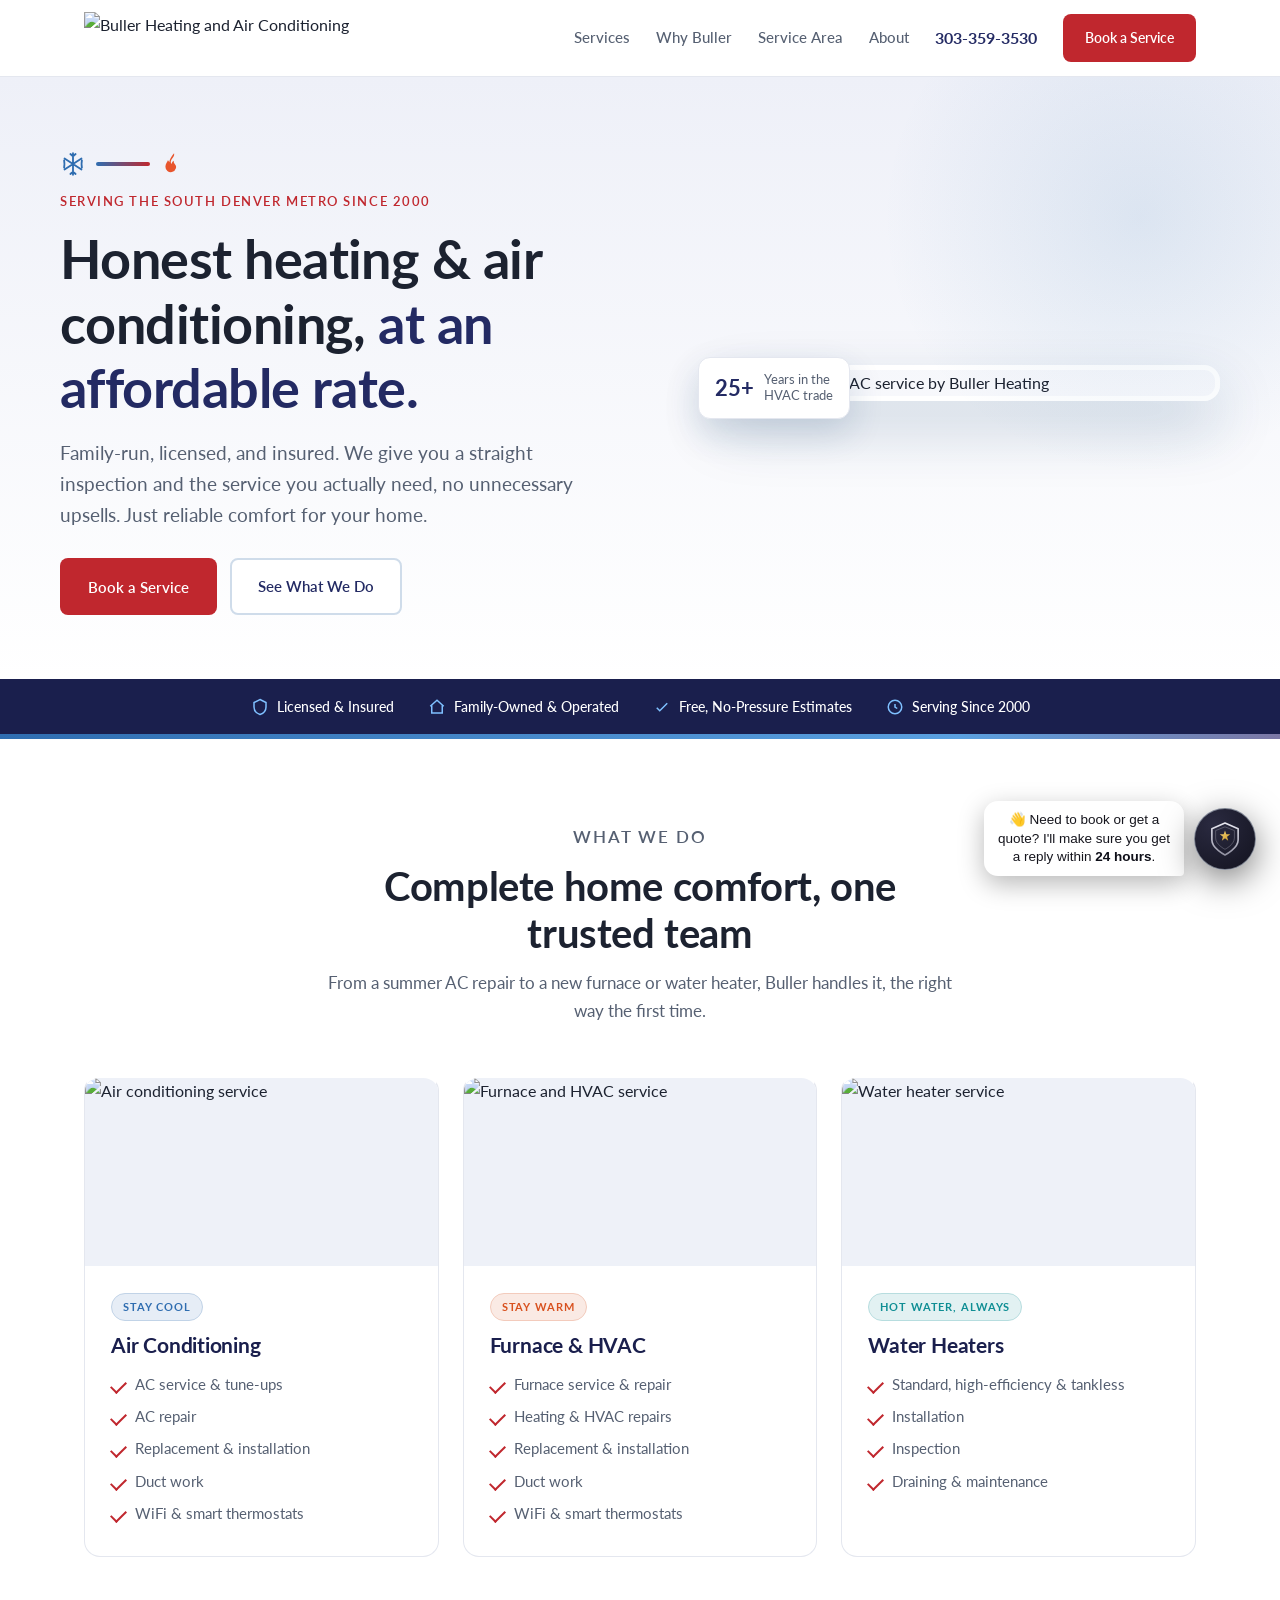
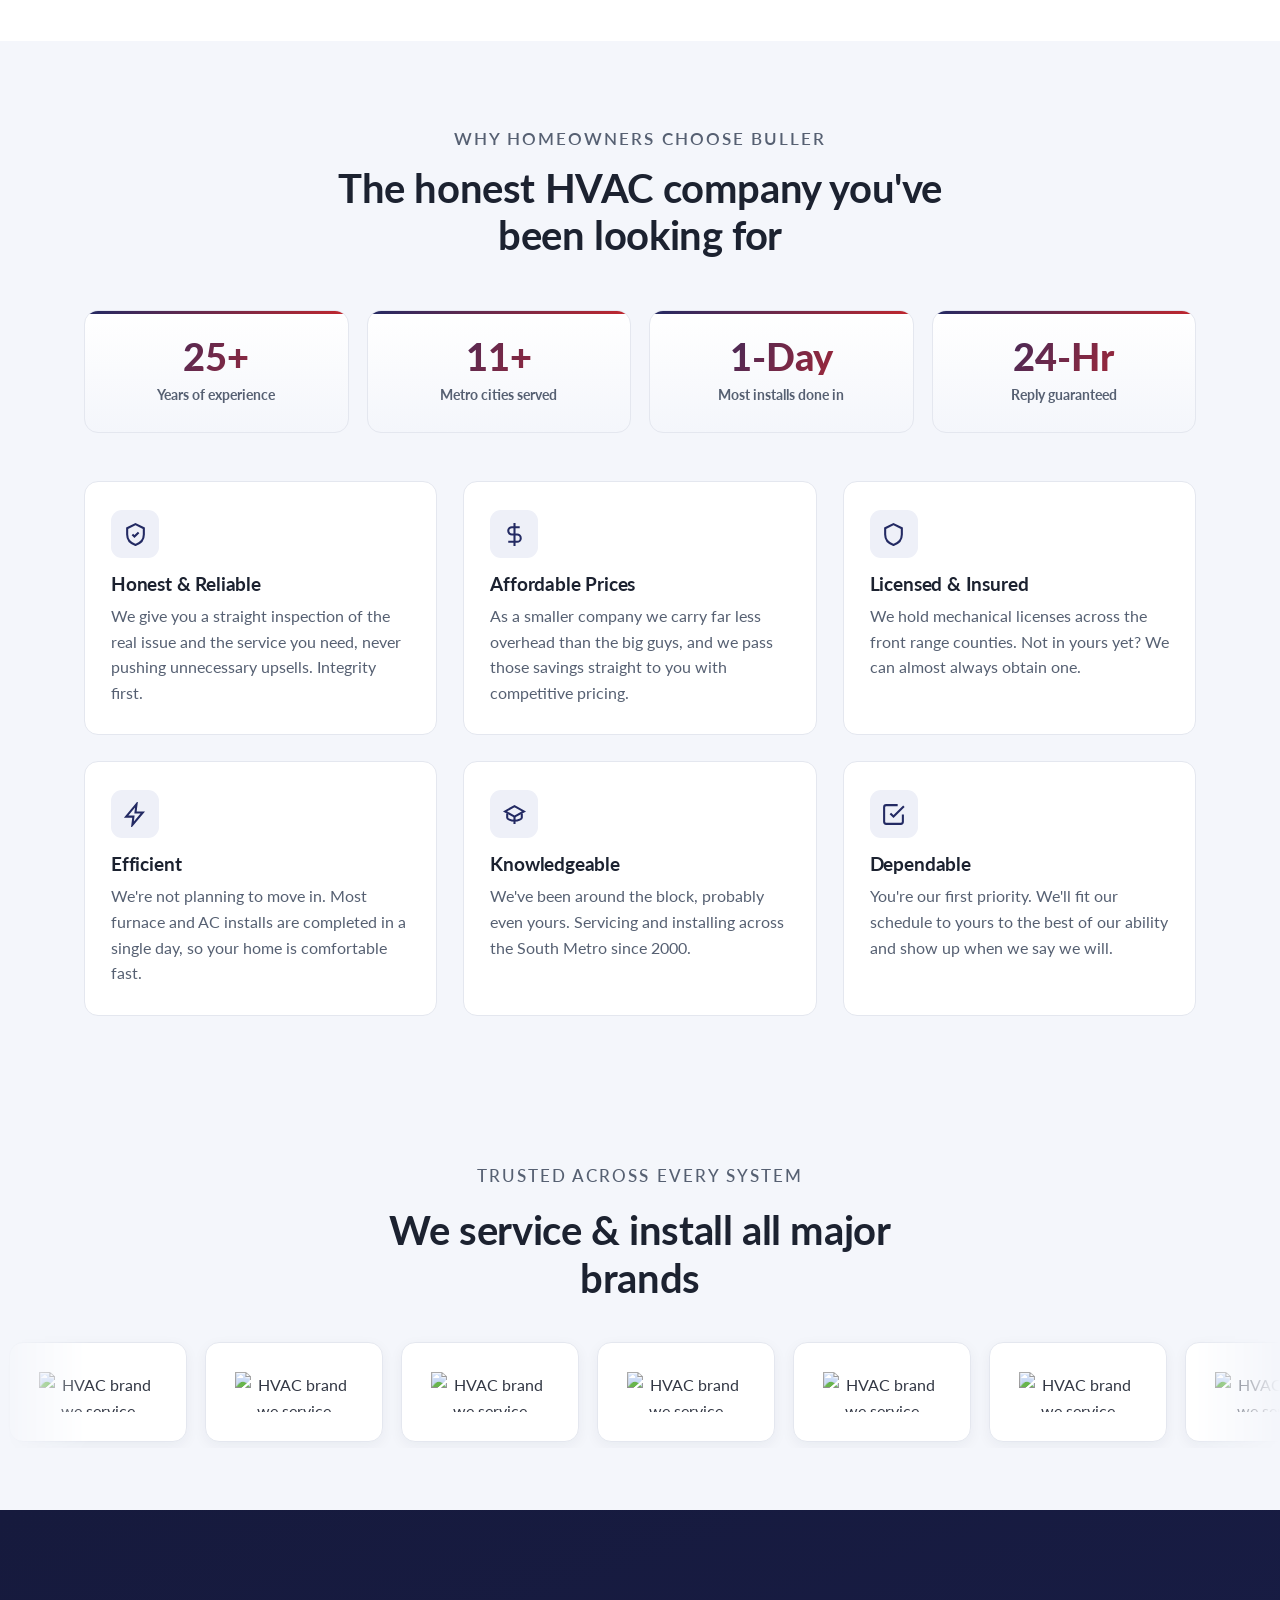
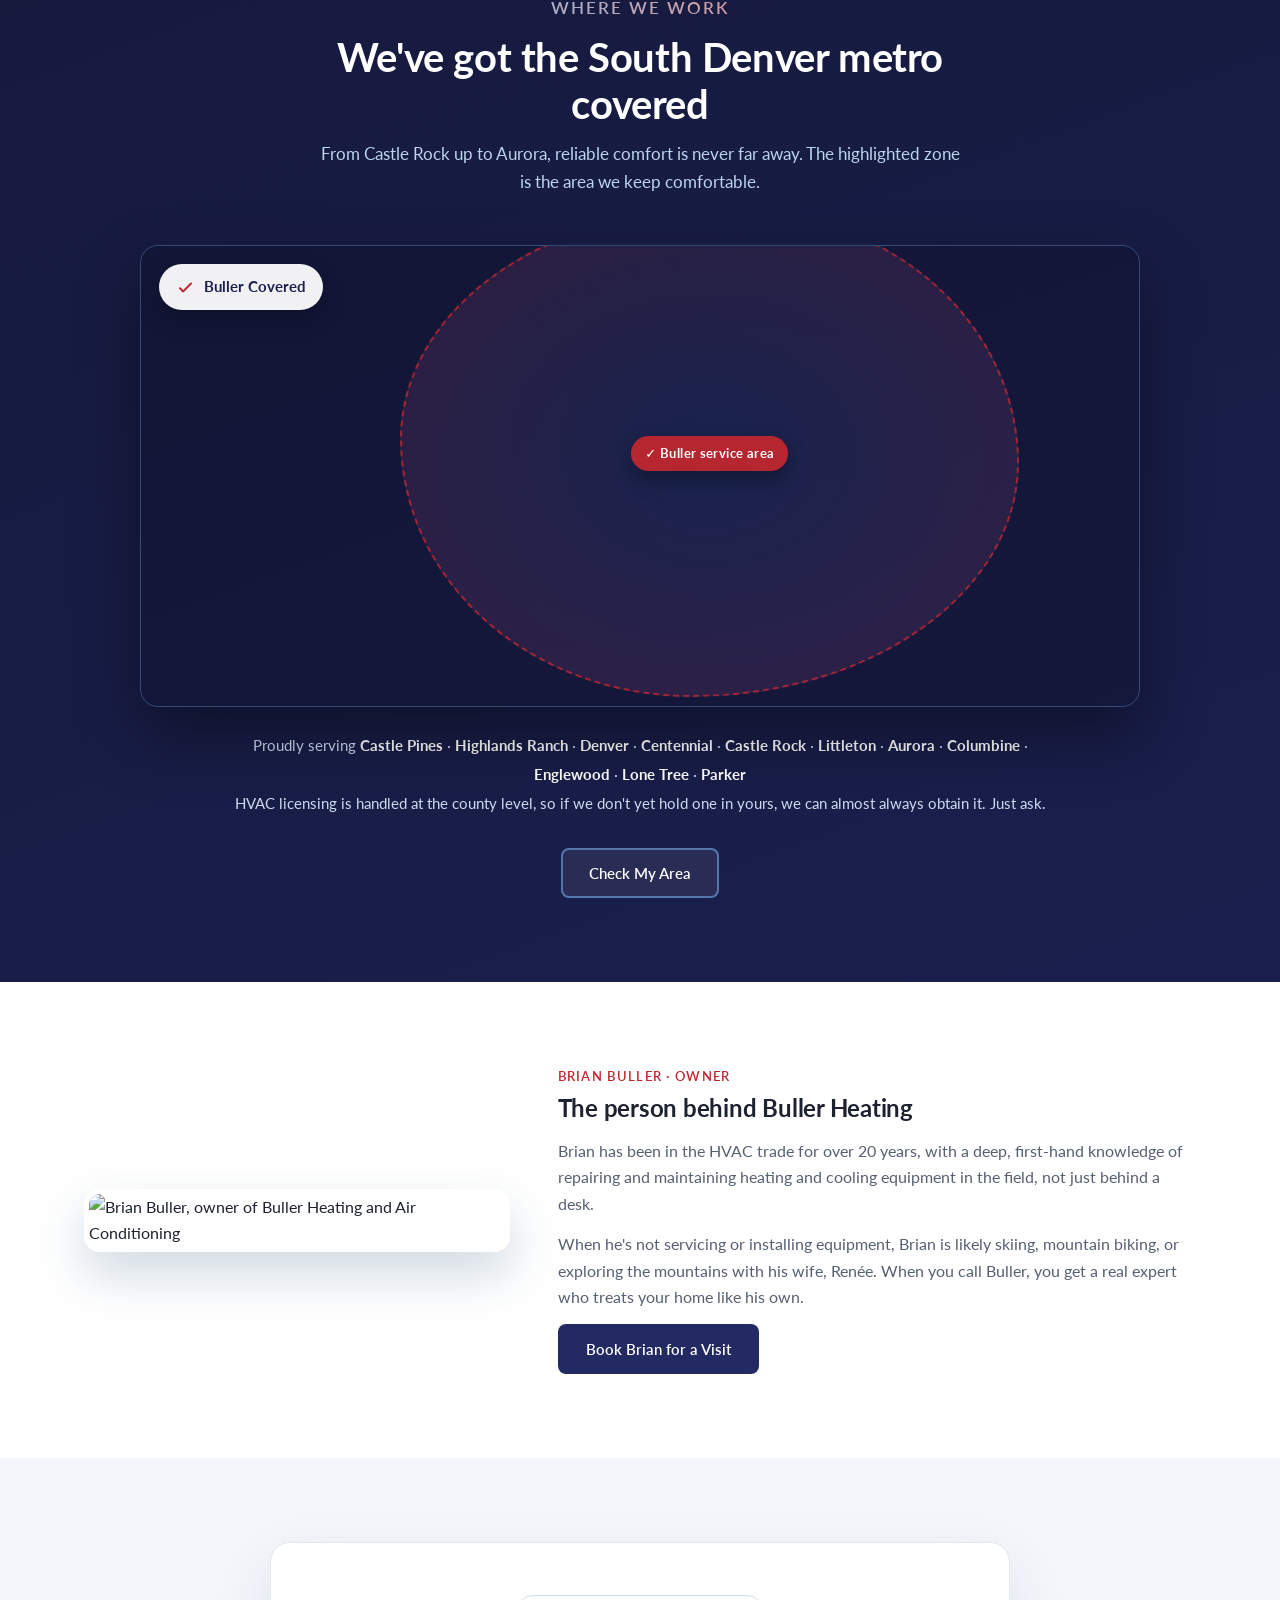
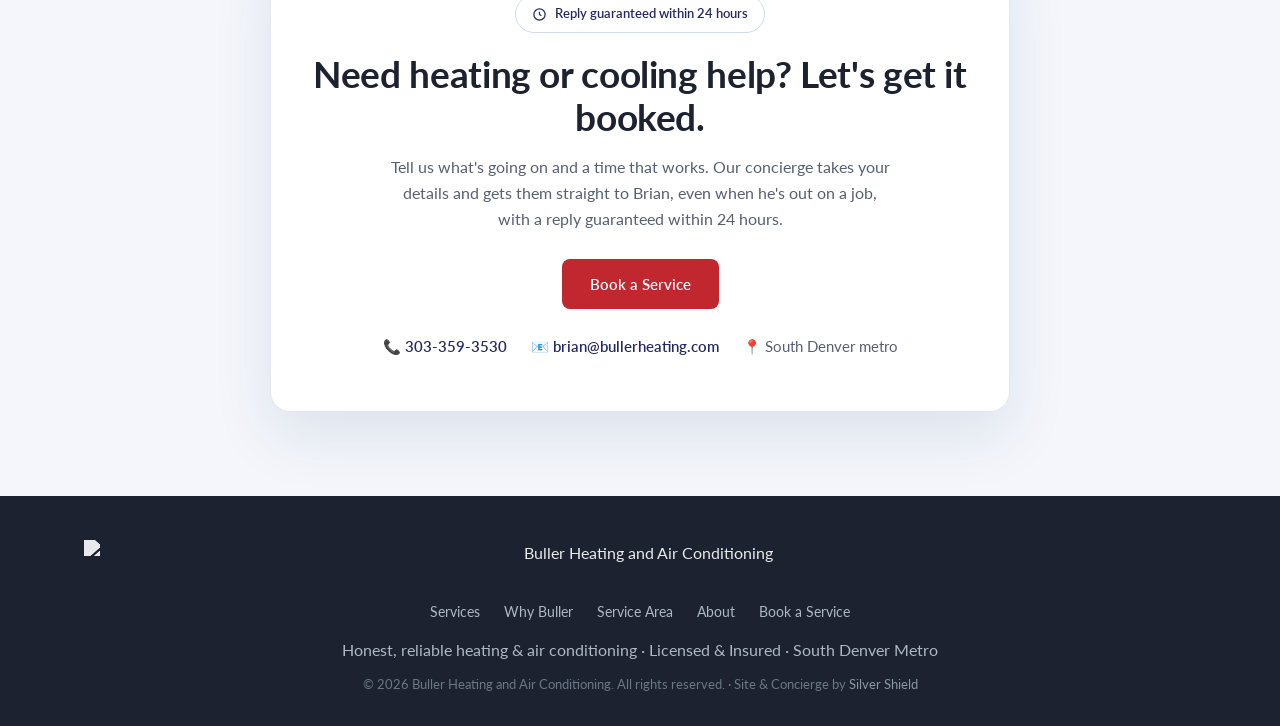
==== buller/index.html @ 962615fb "Enlarge map coverage area" ====
<!DOCTYPE html>
<html lang="en">
<head>
<meta charset="UTF-8">
<meta name="viewport" content="width=device-width, initial-scale=1.0">
<title>Buller Heating &amp; Air Conditioning | Honest HVAC for South Denver</title>
<meta name="description" content="Honest, reliable heating, air conditioning, and water heater service at an affordable rate. Family-run, licensed and insured, serving the South Denver metro since 2000. Book a service, reply within 24 hours.">
<meta name="keywords" content="HVAC Denver, furnace repair, air conditioning, water heater, Castle Pines, Highlands Ranch, Littleton, Parker, Centennial, Buller Heating">
<meta name="author" content="Buller Heating and Air Conditioning">
<meta property="og:title" content="Buller Heating &amp; Air Conditioning | Honest HVAC for South Denver">
<meta property="og:description" content="Honest, reliable, affordable heating and cooling. Licensed and insured, serving the South Denver metro since 2000.">
<meta property="og:type" content="website">
<meta property="og:url" content="https://bullerheating.com">
<meta property="og:image" content="https://bullerheating.com/wp-content/uploads/2025/03/Logo.png">
<link rel="icon" type="image/png" href="https://bullerheating.com/wp-content/uploads/2025/03/cropped-Screenshot-2025-03-19-at-00.20.32-270x270.png">
<link rel="preconnect" href="https://fonts.googleapis.com">
<link rel="preconnect" href="https://fonts.gstatic.com" crossorigin>
<link href="https://fonts.googleapis.com/css2?family=Lato:wght@400;700;900&display=swap" rel="stylesheet">
<style>
*{margin:0;padding:0;box-sizing:border-box}
:root{
  --blue:#232a63; --blue-d:#1a1f4d; --blue-l:#eef0f8; --heat:#c0272e; --heat-d:#9c1f25;
  --ink:#1c2230; --slate:#566072; --line:#e4e7ef; --bg:#ffffff; --bg2:#f4f6fb; --bg3:#eef1f8;
  --head:'Lato',system-ui,sans-serif; --body:'Lato',system-ui,sans-serif; --max:1160px;
}
html{scroll-behavior:smooth}
body{background:var(--bg);color:var(--ink);font-family:var(--body);line-height:1.65;-webkit-font-smoothing:antialiased}
a{color:inherit;text-decoration:none}
img{max-width:100%;display:block}
.wrap{max-width:var(--max);margin:0 auto;padding:0 24px}
h1,h2,h3,h4{font-family:var(--head);line-height:1.18;font-weight:700;color:var(--ink);letter-spacing:-.01em}
.eyebrow{font-family:var(--head);font-weight:600;font-size:13px;letter-spacing:.12em;text-transform:uppercase;color:var(--heat)}
.btn{display:inline-flex;align-items:center;gap:8px;font-family:var(--head);font-weight:600;font-size:15px;
  padding:14px 26px;border-radius:8px;cursor:pointer;transition:all .2s;border:2px solid transparent}
.btn-primary{background:var(--heat);color:#fff}
.btn-primary:hover{background:var(--heat-d);transform:translateY(-2px);box-shadow:0 10px 26px rgba(238,106,44,.3)}
.btn-blue{background:var(--blue);color:#fff}
.btn-blue:hover{background:var(--blue-d);transform:translateY(-2px)}
.btn-out{background:#fff;color:var(--blue);border-color:#cfdcea}
.btn-out:hover{border-color:var(--blue);transform:translateY(-2px)}

/* NAV */
nav{position:sticky;top:0;z-index:50;background:rgba(255,255,255,.94);backdrop-filter:blur(10px);border-bottom:1px solid var(--line)}
.nav-in{display:flex;align-items:center;justify-content:space-between;padding:12px 24px;max-width:var(--max);margin:0 auto}
.nav-logo img{height:52px;width:auto}
.nav-right{display:flex;gap:26px;align-items:center}
.nav-links{display:flex;gap:26px;align-items:center}
.nav-links a{font-size:14.5px;color:var(--slate);font-weight:500;transition:color .2s}
.nav-links a:hover{color:var(--blue)}
.nav-phone{font-family:var(--head);font-weight:700;color:var(--blue);font-size:16px;white-space:nowrap}
.nav-cta{padding:10px 20px;font-size:14px}
@media(max-width:880px){.nav-links{display:none}}

/* HERO */
.hero{position:relative;background:linear-gradient(180deg,var(--blue-l),#fff);overflow:hidden}
.hero::after{content:"";position:absolute;right:-120px;top:-120px;width:520px;height:520px;border-radius:50%;
  background:radial-gradient(circle,rgba(23,99,166,.10),transparent 70%);pointer-events:none}
.hero-in{display:grid;grid-template-columns:1.1fr .9fr;gap:40px;align-items:center;padding:74px 0 64px}
@media(max-width:860px){.hero-in{grid-template-columns:1fr;text-align:center;padding:54px 0}}
.hero h1{font-size:clamp(2.1rem,4.8vw,3.4rem);margin:14px 0 18px}
.hero h1 span{color:var(--blue)}
.hero-sub{font-size:clamp(1.02rem,2vw,1.18rem);color:var(--slate);max-width:540px;margin-bottom:28px}
@media(max-width:860px){.hero-sub{margin-left:auto;margin-right:auto}}
.hero-cta{display:flex;gap:13px;flex-wrap:wrap}
@media(max-width:860px){.hero-cta{justify-content:center}}
.hero-art{position:relative}
.hero-art img{width:100%;border-radius:16px;box-shadow:0 26px 60px rgba(16,63,107,.22);border:5px solid #fff}
.hero-badge{position:absolute;bottom:-18px;left:-18px;background:#fff;border:1px solid var(--line);border-radius:12px;
  padding:12px 16px;box-shadow:0 14px 34px rgba(16,63,107,.16);display:flex;align-items:center;gap:10px}
@media(max-width:860px){.hero-badge{position:static;margin:18px auto 0;width:max-content}}
.hero-badge b{font-family:var(--head);font-size:22px;color:var(--blue)}
.hero-badge span{font-size:12.5px;color:var(--slate);line-height:1.3}

/* TRUST */
.trust{background:var(--blue-d);color:#fff}
.trust-in{display:flex;flex-wrap:wrap;justify-content:center;gap:12px 34px;padding:16px 24px;max-width:var(--max);margin:0 auto;font-size:14px}
.trust-in span{display:flex;align-items:center;gap:8px;font-weight:500}
.trust-in svg{width:18px;height:18px;color:#7fc0ff;flex:0 0 18px}

section{padding:84px 0}
.sec-head{text-align:center;max-width:640px;margin:0 auto 50px}
.sec-head h2{font-size:clamp(1.8rem,3.6vw,2.5rem);margin:12px 0 12px}
.sec-head p{color:var(--slate);font-size:1.05rem}

/* SERVICES */
.svc{display:grid;grid-template-columns:repeat(auto-fit,minmax(290px,1fr));gap:24px}
.svc-card{background:#fff;border:1px solid var(--line);border-radius:16px;overflow:hidden;transition:transform .3s,box-shadow .3s}
.svc-card:hover{transform:translateY(-6px);box-shadow:0 24px 50px rgba(16,63,107,.14)}
.svc-img{height:188px;overflow:hidden;background:var(--bg3)}
.svc-img img{width:100%;height:100%;object-fit:cover;transition:transform .4s}
.svc-card:hover .svc-img img{transform:scale(1.05)}
.svc-body{padding:26px 26px 30px}
.svc-body h3{font-size:1.32rem;color:var(--blue-d);margin-bottom:14px}
.svc-body ul{list-style:none;display:flex;flex-direction:column;gap:7px}
.svc-body li{font-size:.96rem;color:var(--slate);padding-left:24px;position:relative}
.svc-body li::before{content:"";position:absolute;left:0;top:9px;width:13px;height:7px;border-left:2px solid var(--heat);border-bottom:2px solid var(--heat);transform:rotate(-45deg)}

/* WHY */
.why-sec{background:var(--bg2)}
.why{display:grid;grid-template-columns:repeat(auto-fit,minmax(300px,1fr));gap:26px}
.why-item{background:#fff;border:1px solid var(--line);border-radius:14px;padding:28px 26px}
.why-ico{width:48px;height:48px;border-radius:11px;background:var(--blue-l);display:grid;place-items:center;margin-bottom:16px}
.why-ico svg{width:25px;height:25px;color:var(--blue)}
.why-item h4{font-size:1.16rem;margin-bottom:8px}
.why-item p{color:var(--slate);font-size:.97rem}

/* BRANDS */
.brands{text-align:center}
.brands p{color:var(--slate);font-weight:500;margin-bottom:18px;font-family:var(--head)}
.brand-row{display:flex;flex-wrap:wrap;justify-content:center;gap:10px 14px;max-width:880px;margin:0 auto}
.brand-row span{font-family:var(--head);font-weight:600;font-size:14px;color:var(--blue-d);background:var(--bg2);border:1px solid var(--line);border-radius:30px;padding:8px 18px}

/* AREA */
.area-sec{background:var(--blue-d);color:#fff;text-align:center}
.area-sec h2{color:#fff}
.area-sec .eyebrow{color:#7fc0ff}
.area-list{display:flex;flex-wrap:wrap;justify-content:center;gap:10px 12px;max-width:820px;margin:26px auto 0}
.area-list span{border:1px solid rgba(255,255,255,.25);border-radius:30px;padding:8px 18px;font-size:14px;font-weight:500}
.area-note{margin-top:26px;color:#bcd6ee;font-size:14.5px;max-width:600px;margin-left:auto;margin-right:auto}

/* ABOUT */
.about{display:grid;grid-template-columns:.8fr 1.2fr;gap:48px;align-items:center}
@media(max-width:820px){.about{grid-template-columns:1fr;text-align:center}}
.about-photo img{width:100%;border-radius:16px;box-shadow:0 22px 50px rgba(16,63,107,.2);border:5px solid #fff}
.about .role{color:var(--heat);font-family:var(--head);font-weight:600;font-size:13px;letter-spacing:.1em;text-transform:uppercase;margin-bottom:6px}
.about h2{margin-bottom:16px}
.about p{color:var(--slate);margin-bottom:14px}

/* BOOK */
.book{background:var(--bg2);text-align:center}
.book-card{max-width:740px;margin:0 auto;background:#fff;border:1px solid var(--line);border-radius:20px;padding:52px 36px;box-shadow:0 24px 60px rgba(16,63,107,.1)}
.guarantee{display:inline-flex;align-items:center;gap:8px;color:var(--blue);font-family:var(--head);font-weight:600;font-size:13px;
  border:1px solid #cfdcea;border-radius:30px;padding:7px 16px;margin-bottom:20px}
.guarantee svg{width:15px;height:15px}
.book h2{font-size:clamp(1.7rem,3.4vw,2.3rem);margin-bottom:14px}
.book p{color:var(--slate);max-width:500px;margin:0 auto 26px}
.book-meta{display:flex;gap:24px;justify-content:center;flex-wrap:wrap;margin-top:26px;color:var(--slate);font-size:14.5px}
.book-meta a{color:var(--blue);font-weight:600}

footer{background:var(--ink);color:#aeb8c4;padding:44px 0 30px;text-align:center}
.footer-logo{height:46px;margin:0 auto 14px;filter:brightness(0) invert(1);opacity:.9}
.footer-links{display:flex;gap:24px;justify-content:center;flex-wrap:wrap;margin:14px 0}
.footer-links a{font-size:14px;color:#aeb8c4}
.footer-links a:hover{color:#fff}
.footer-fine{font-size:12.5px;color:#6b7785;margin-top:12px}
.footer-fine a{color:#8b96a4}
.reveal{opacity:0;transform:translateY(22px);transition:opacity .7s cubic-bezier(.16,1,.3,1),transform .7s cubic-bezier(.16,1,.3,1)}
.reveal.in{opacity:1;transform:none}

/* ===== thermal effects ===== */
.thermal-bar{height:5px;background:linear-gradient(90deg,#2f6db0,#5aa0e0,#c0272e,#e8552d,#2f6db0);background-size:300% 100%;animation:thermshift 9s linear infinite}
@keyframes thermshift{to{background-position:300% 0}}
.nav-logo img{transition:transform .25s,filter .25s}
.nav-logo:hover img{transform:scale(1.05);filter:drop-shadow(0 3px 12px rgba(192,39,46,.35))}
.hero-art{position:relative}
.hero-art::before{content:"";position:absolute;inset:-22px;border-radius:26px;z-index:-1;filter:blur(48px);opacity:.55;
  background:conic-gradient(from 0deg,rgba(47,109,176,.6),rgba(35,42,99,.4),rgba(192,39,46,.6),rgba(232,85,45,.4),rgba(47,109,176,.6));animation:auraspin 18s linear infinite}
@keyframes auraspin{to{transform:rotate(360deg)}}
.hero-art img{animation:floaty 6s ease-in-out infinite}
@keyframes floaty{0%,100%{transform:translateY(0)}50%{transform:translateY(-12px)}}
.thermo{display:inline-flex;align-items:center;gap:10px;margin-bottom:14px}
.thermo .ico{width:26px;height:26px}
.thermo .cool{color:#2f6db0;animation:glowC 3s ease-in-out infinite}
.thermo .warm{color:#e8552d;animation:glowW 3s ease-in-out infinite}
.thermo .seg{width:54px;height:4px;border-radius:3px;background:linear-gradient(90deg,#2f6db0,#c0272e)}
@keyframes glowC{0%,100%{filter:drop-shadow(0 0 0 rgba(47,109,176,0))}50%{filter:drop-shadow(0 0 7px rgba(47,109,176,.75))}}
@keyframes glowW{0%,100%{filter:drop-shadow(0 0 0 rgba(232,85,45,0))}50%{filter:drop-shadow(0 0 7px rgba(232,85,45,.75))}}
.btn{position:relative;overflow:hidden}
.btn::after{content:"";position:absolute;top:0;left:-120%;width:55%;height:100%;transform:skewX(-20deg);
  background:linear-gradient(90deg,transparent,rgba(255,255,255,.35),transparent);transition:left .55s}
.btn:hover::after{left:140%}

/* ===== stat band + richer why ===== */
.stats-band{display:grid;grid-template-columns:repeat(auto-fit,minmax(158px,1fr));gap:18px;margin-bottom:48px}
.stat-card{background:linear-gradient(180deg,#fff,var(--bg2));border:1px solid var(--line);border-radius:14px;padding:26px 20px;text-align:center;position:relative;overflow:hidden}
.stat-card::before{content:"";position:absolute;top:0;left:0;right:0;height:3px;background:linear-gradient(90deg,var(--blue),var(--heat))}
.stat-card .num{font-family:var(--head);font-weight:900;font-size:2.4rem;line-height:1;
  background:linear-gradient(120deg,var(--blue),var(--heat));-webkit-background-clip:text;background-clip:text;color:transparent}
.stat-card .lbl{font-size:13.5px;color:var(--slate);margin-top:9px;font-weight:700}
.why-item{position:relative;overflow:hidden;transition:transform .3s,box-shadow .3s}
.why-item::before{content:"";position:absolute;left:0;top:0;bottom:0;width:3px;background:var(--heat);transform:scaleY(0);transform-origin:top;transition:transform .35s}
.why-item:hover{transform:translateY(-5px);box-shadow:0 22px 44px rgba(16,30,60,.12)}
.why-item:hover::before{transform:scaleY(1)}
.why-ico{transition:background .3s,transform .3s}
.why-ico svg{transition:color .3s}
.why-item:hover .why-ico{background:linear-gradient(135deg,var(--blue),var(--heat));transform:scale(1.06)}
.why-item:hover .why-ico svg{color:#fff}

/* ===== brands marquee ===== */
.brands{background:var(--bg2);overflow:hidden;padding:62px 0}
.marquee{display:flex;overflow:hidden;-webkit-mask-image:linear-gradient(90deg,transparent,#000 7%,#000 93%,transparent);mask-image:linear-gradient(90deg,transparent,#000 7%,#000 93%,transparent)}
.mq-track{display:flex;gap:18px;padding:6px 9px;flex:0 0 auto;animation:mqscroll 42s linear infinite;will-change:transform}
.brands:hover .mq-track{animation-play-state:paused}
@keyframes mqscroll{from{transform:translateX(0)}to{transform:translateX(calc(-50% - 9px))}}
.brand-chip{flex:0 0 auto;width:178px;height:100px;background:#fff;border:1px solid var(--line);border-radius:14px;display:flex;align-items:center;justify-content:center;padding:20px 24px;box-shadow:0 4px 14px rgba(16,30,60,.05);transition:transform .25s,box-shadow .25s}
.brand-chip:hover{transform:translateY(-5px);box-shadow:0 16px 34px rgba(16,30,60,.16)}
.brand-chip img{max-height:40px;max-width:118px;width:auto;height:auto;object-fit:contain;opacity:.9;transition:opacity .25s,transform .25s}
.brand-chip:hover img{opacity:1;transform:scale(1.05)}

/* ===== radar service area ===== */
.area-sec{background:linear-gradient(160deg,#161a3d,var(--blue-d));color:#fff;overflow:hidden}
.radar-grid{display:grid;grid-template-columns:1fr 1fr;gap:50px;align-items:center}
@media(max-width:860px){.radar-grid{grid-template-columns:1fr;text-align:center}}
.radar{position:relative;width:100%;max-width:420px;aspect-ratio:1;margin:0 auto;border-radius:50%;
  background:radial-gradient(circle,rgba(95,160,224,.12),rgba(10,14,40,.55));border:1px solid rgba(127,192,255,.25);overflow:hidden}
.ring{position:absolute;border:1px solid rgba(127,192,255,.16);border-radius:50%;top:50%;left:50%;transform:translate(-50%,-50%)}
.ring.r1{width:34%;height:34%}.ring.r2{width:67%;height:67%}.ring.r3{width:99%;height:99%}
.cross{position:absolute;background:rgba(127,192,255,.12)}
.cross.h{top:50%;left:0;right:0;height:1px}.cross.v{left:50%;top:0;bottom:0;width:1px}
.sweep{position:absolute;inset:0;border-radius:50%;background:conic-gradient(from 0deg,rgba(192,39,46,.5),rgba(192,39,46,.12) 22%,transparent 40%);animation:radarspin 4.5s linear infinite}
@keyframes radarspin{to{transform:rotate(360deg)}}
.hub{position:absolute;top:50%;left:50%;width:15px;height:15px;border-radius:50%;background:var(--heat);transform:translate(-50%,-50%);animation:hubpulse 2.4s infinite;z-index:2}
@keyframes hubpulse{0%{box-shadow:0 0 0 0 rgba(192,39,46,.55)}70%{box-shadow:0 0 0 22px rgba(192,39,46,0)}100%{box-shadow:0 0 0 0 rgba(192,39,46,0)}}
.hub-label{position:absolute;top:calc(50% + 15px);left:50%;transform:translateX(-50%);font-family:var(--head);font-weight:700;font-size:10.5px;letter-spacing:.14em;color:#bcd6ee}
.pin{position:absolute;width:9px;height:9px;border-radius:50%;background:#7fc0ff;transform:translate(-50%,-50%);box-shadow:0 0 9px rgba(127,192,255,.85);animation:pinpulse 3s ease-in-out infinite}
@keyframes pinpulse{0%,100%{opacity:.5}50%{opacity:1}}
.area-content h2{color:#fff;margin-bottom:14px}
.area-content .eyebrow{background:linear-gradient(90deg,#7fc0ff,#ff8a6a);-webkit-background-clip:text;background-clip:text;color:transparent}
.area-chips{display:flex;flex-wrap:wrap;gap:9px;margin:22px 0}
@media(max-width:860px){.area-chips{justify-content:center}}
.area-chips span{border:1px solid rgba(127,192,255,.3);border-radius:30px;padding:7px 15px;font-size:13.5px;font-weight:500;transition:.2s;cursor:default}
.area-chips span:hover{background:rgba(127,192,255,.16);border-color:#7fc0ff}
.area-content .area-note{color:#bcd6ee;font-size:14px;max-width:520px}
@media(prefers-reduced-motion:reduce){.reveal{opacity:1;transform:none}.hero-art img,.hero-art::before,.sweep,.hub,.pin,.mq-track,.thermal-bar,.thermo .cool,.thermo .warm{animation:none}}

/* ===== themed service hover ===== */
.svc-card[data-theme="cool"]{--t:#2f6db0}
.svc-card[data-theme="heat"]{--t:#d8511f}
.svc-card[data-theme="water"]{--t:#0f8e94}
.svc-card{border-top:3px solid transparent;transition:transform .3s,box-shadow .3s,border-color .3s}
.svc-card:hover{border-top-color:var(--t)}
.svc-img{position:relative}
.svc-info{position:absolute;inset:0;display:flex;align-items:flex-end;padding:20px;
  background:linear-gradient(180deg,rgba(15,20,30,0) 28%,var(--t) 132%);opacity:0;transition:opacity .35s}
.svc-info p{color:#fff;font-size:.96rem;font-weight:600;line-height:1.45;transform:translateY(12px);transition:transform .4s}
.svc-card:hover .svc-info{opacity:.97}
.svc-card:hover .svc-info p{transform:none}
.svc-card:hover h3{color:var(--t)}
.svc-body h3{transition:color .3s}
.svc-tag{display:inline-block;font-family:var(--head);font-size:11px;font-weight:700;letter-spacing:.08em;text-transform:uppercase;
  color:var(--t);background:color-mix(in srgb,var(--t) 12%,#fff);border:1px solid color-mix(in srgb,var(--t) 30%,#fff);border-radius:20px;padding:4px 11px;margin-bottom:12px}

/* ===== coverage map ===== */
.map-wrap{position:relative;max-width:1000px;margin:0 auto;border-radius:18px;overflow:hidden;
  border:1px solid rgba(127,192,255,.28);box-shadow:0 28px 64px rgba(0,0,0,.4)}
.map-wrap iframe{width:100%;height:460px;border:0;display:block}
@media(max-width:600px){.map-wrap iframe{height:360px}}
.map-badge{position:absolute;top:18px;left:18px;display:inline-flex;align-items:center;gap:9px;
  background:rgba(255,255,255,.94);backdrop-filter:blur(6px);color:var(--blue-d);font-family:var(--head);font-weight:700;font-size:14.5px;
  padding:11px 17px;border-radius:30px;box-shadow:0 10px 26px rgba(0,0,0,.22)}
.map-badge svg{width:19px;height:19px;color:var(--heat)}
.map-caption{text-align:center;color:#cdddf0;font-size:14.5px;margin:24px auto 0;max-width:840px;line-height:2}
.map-caption b{color:#fff;font-weight:700}
.area-sec .sec-head h2{color:#fff}
.area-sec .sec-head p{color:#bcd6ee}
.area-sec .sec-head .eyebrow{background:linear-gradient(90deg,#7fc0ff,#ff8a6a);-webkit-background-clip:text;background-clip:text;color:transparent}
.area-cta{text-align:center;margin-top:30px}
.map-wrap iframe{pointer-events:none}
.map-cover{position:absolute;pointer-events:none;border:2px dashed rgba(192,39,46,.8);
  border-radius:50% 46% 53% 47%/47% 52% 48% 53%;
  background:radial-gradient(ellipse at center,rgba(23,99,166,.10),rgba(192,39,46,.16));
  box-shadow:0 0 0 9999px rgba(10,14,34,.34);display:grid;place-items:center}
.map-cover-label{font-family:var(--head);font-weight:700;font-size:13px;letter-spacing:.03em;color:#fff;
  background:rgba(192,39,46,.94);padding:7px 14px;border-radius:30px;box-shadow:0 8px 20px rgba(0,0,0,.35);white-space:nowrap}
</style>
</head>
<body id="top">

<nav>
  <div class="nav-in">
    <a href="#top" class="nav-logo" aria-label="Buller Heating home">
      <img src="https://bullerheating.com/wp-content/uploads/2025/03/Logo.png" alt="Buller Heating and Air Conditioning">
    </a>
    <div class="nav-right">
      <div class="nav-links">
        <a href="#services">Services</a>
        <a href="#why">Why Buller</a>
        <a href="#area">Service Area</a>
        <a href="#about">About</a>
      </div>
      <a class="nav-phone" href="tel:3033593530">303-359-3530</a>
      <a class="btn btn-primary nav-cta" onclick="book()">Book a Service</a>
    </div>
  </div>
</nav>

<!-- HERO -->
<header class="hero">
  <div class="wrap hero-in">
    <div class="reveal">
      <div class="thermo" aria-hidden="true">
        <svg class="ico cool" viewBox="0 0 24 24" fill="none" stroke="currentColor" stroke-width="1.7" stroke-linecap="round"><path d="M12 2v20M4.2 7l15.6 10M19.8 7L4.2 17M12 5l2.4-2.2M12 5L9.6 2.8M12 19l2.4 2.2M12 19l-2.4 2.2M3.8 8.7l.3 3M20.2 8.7l-.3 3M3.8 15.3l.3-3M20.2 15.3l-.3-3"/></svg>
        <span class="seg"></span>
        <svg class="ico warm" viewBox="0 0 24 24" fill="currentColor"><path d="M13 2c.5 3-1.6 4.3-2.6 6.2-.8 1.5-.5 3 .3 3.8.2-1.3 1-2.3 2-2.9-.3 1.8.6 2.6 1.4 3.6.7.9 1 2 .6 3.3a4.8 4.8 0 01-3.7 3.4 5 5 0 01-6-4.9c0-2.7 1.8-4.2 2.4-6.1.3 1 .9 1.5 1.7 1.9C8.3 9.7 9 6.7 13 2z"/></svg>
      </div>
      <p class="eyebrow">Serving the South Denver metro since 2000</p>
      <h1>Honest heating &amp; air conditioning, <span>at an affordable rate.</span></h1>
      <p class="hero-sub">Family-run, licensed, and insured. We give you a straight inspection and the service you actually need, no unnecessary upsells. Just reliable comfort for your home.</p>
      <div class="hero-cta">
        <button class="btn btn-primary" onclick="book()">Book a Service</button>
        <a class="btn btn-out" href="#services">See What We Do</a>
      </div>
    </div>
    <div class="hero-art reveal">
      <img src="https://bullerheating.com/wp-content/uploads/2025/03/furnace-alt-min.jpg" alt="Furnace and HVAC service by Buller Heating">
      <div class="hero-badge"><b>25+</b><span>Years in the<br>HVAC trade</span></div>
    </div>
  </div>
</header>

<!-- TRUST -->
<div class="trust">
  <div class="trust-in">
    <span><svg viewBox="0 0 24 24" fill="none" stroke="currentColor" stroke-width="2"><path d="M12 2l8 4v6c0 5-3.4 8.5-8 10-4.6-1.5-8-5-8-10V6l8-4z"/></svg> Licensed &amp; Insured</span>
    <span><svg viewBox="0 0 24 24" fill="none" stroke="currentColor" stroke-width="2"><path d="M3 11l9-8 9 8M5 10v10h14V10"/></svg> Family-Owned &amp; Operated</span>
    <span><svg viewBox="0 0 24 24" fill="none" stroke="currentColor" stroke-width="2"><path d="M5 13l4 4L19 7"/></svg> Free, No-Pressure Estimates</span>
    <span><svg viewBox="0 0 24 24" fill="none" stroke="currentColor" stroke-width="2"><circle cx="12" cy="12" r="9"/><path d="M12 8v4l3 2"/></svg> Serving Since 2000</span>
  </div>
</div>

<div class="thermal-bar"></div>

<!-- SERVICES -->
<section id="services">
  <div class="wrap">
    <div class="sec-head reveal">
      <p class="eyebrow">What we do</p>
      <h2>Complete home comfort, one trusted team</h2>
      <p>From a summer AC repair to a new furnace or water heater, Buller handles it, the right way the first time.</p>
    </div>
    <div class="svc">
      <article class="svc-card reveal" data-theme="cool">
        <div class="svc-img">
          <img src="https://bullerheating.com/wp-content/uploads/2025/03/ac.jpg" alt="Air conditioning service" loading="lazy">
          <div class="svc-info"><p>Beat Denver's summer heat. Honest AC repair, tune-ups, and efficient new installs, with no pressure to replace what we can simply fix.</p></div>
        </div>
        <div class="svc-body">
          <span class="svc-tag">Stay cool</span>
          <h3>Air Conditioning</h3>
          <ul><li>AC service &amp; tune-ups</li><li>AC repair</li><li>Replacement &amp; installation</li><li>Duct work</li><li>WiFi &amp; smart thermostats</li></ul>
        </div>
      </article>
      <article class="svc-card reveal" data-theme="heat">
        <div class="svc-img">
          <img src="https://bullerheating.com/wp-content/uploads/2025/03/furnace-alt-min.jpg" alt="Furnace and HVAC service" loading="lazy">
          <div class="svc-info"><p>When the temperature drops, we get your heat back fast. Furnace repair, replacement, and full HVAC service, done right the first time.</p></div>
        </div>
        <div class="svc-body">
          <span class="svc-tag">Stay warm</span>
          <h3>Furnace &amp; HVAC</h3>
          <ul><li>Furnace service &amp; repair</li><li>Heating &amp; HVAC repairs</li><li>Replacement &amp; installation</li><li>Duct work</li><li>WiFi &amp; smart thermostats</li></ul>
        </div>
      </article>
      <article class="svc-card reveal" data-theme="water">
        <div class="svc-img">
          <img src="https://bullerheating.com/wp-content/uploads/2025/03/water-heater-tank.jpg" alt="Water heater service" loading="lazy">
          <div class="svc-info"><p>Standard, high-efficiency, and tankless. We install, inspect, and maintain your system so you never get caught in a cold shower.</p></div>
        </div>
        <div class="svc-body">
          <span class="svc-tag">Hot water, always</span>
          <h3>Water Heaters</h3>
          <ul><li>Standard, high-efficiency &amp; tankless</li><li>Installation</li><li>Inspection</li><li>Draining &amp; maintenance</li></ul>
        </div>
      </article>
    </div>
  </div>
</section>

<!-- WHY -->
<section id="why" class="why-sec">
  <div class="wrap">
    <div class="sec-head reveal">
      <p class="eyebrow">Why homeowners choose Buller</p>
      <h2>The honest HVAC company you've been looking for</h2>
    </div>
    <div class="stats-band reveal">
      <div class="stat-card"><div class="num" data-count="25" data-suffix="+">0</div><div class="lbl">Years of experience</div></div>
      <div class="stat-card"><div class="num" data-count="11" data-suffix="+">0</div><div class="lbl">Metro cities served</div></div>
      <div class="stat-card"><div class="num">1-Day</div><div class="lbl">Most installs done in</div></div>
      <div class="stat-card"><div class="num">24-Hr</div><div class="lbl">Reply guaranteed</div></div>
    </div>
    <div class="why">
      <div class="why-item reveal"><div class="why-ico"><svg viewBox="0 0 24 24" fill="none" stroke="currentColor" stroke-width="2"><path d="M12 2l8 4v6c0 5-3.4 8.5-8 10-4.6-1.5-8-5-8-10V6l8-4z"/><path d="M9 12l2 2 4-4"/></svg></div><h4>Honest &amp; Reliable</h4><p>We give you a straight inspection of the real issue and the service you need, never pushing unnecessary upsells. Integrity first.</p></div>
      <div class="why-item reveal"><div class="why-ico"><svg viewBox="0 0 24 24" fill="none" stroke="currentColor" stroke-width="2"><path d="M12 1v22M17 5H9.5a3.5 3.5 0 000 7h5a3.5 3.5 0 010 7H6"/></svg></div><h4>Affordable Prices</h4><p>As a smaller company we carry far less overhead than the big guys, and we pass those savings straight to you with competitive pricing.</p></div>
      <div class="why-item reveal"><div class="why-ico"><svg viewBox="0 0 24 24" fill="none" stroke="currentColor" stroke-width="2"><path d="M12 2l8 4v6c0 5-3.4 8.5-8 10-4.6-1.5-8-5-8-10V6l8-4z"/></svg></div><h4>Licensed &amp; Insured</h4><p>We hold mechanical licenses across the front range counties. Not in yours yet? We can almost always obtain one.</p></div>
      <div class="why-item reveal"><div class="why-ico"><svg viewBox="0 0 24 24" fill="none" stroke="currentColor" stroke-width="2"><path d="M13 2L3 14h7l-1 8 10-12h-7l1-8z"/></svg></div><h4>Efficient</h4><p>We're not planning to move in. Most furnace and AC installs are completed in a single day, so your home is comfortable fast.</p></div>
      <div class="why-item reveal"><div class="why-ico"><svg viewBox="0 0 24 24" fill="none" stroke="currentColor" stroke-width="2"><path d="M12 14l9-5-9-5-9 5 9 5z"/><path d="M12 14v7M5 11v4c0 1 3 3 7 3s7-2 7-3v-4"/></svg></div><h4>Knowledgeable</h4><p>We've been around the block, probably even yours. Servicing and installing across the South Metro since 2000.</p></div>
      <div class="why-item reveal"><div class="why-ico"><svg viewBox="0 0 24 24" fill="none" stroke="currentColor" stroke-width="2"><path d="M9 11l3 3L22 4"/><path d="M21 12v7a2 2 0 01-2 2H5a2 2 0 01-2-2V5a2 2 0 012-2h11"/></svg></div><h4>Dependable</h4><p>You're our first priority. We'll fit our schedule to yours to the best of our ability and show up when we say we will.</p></div>
    </div>
  </div>
</section>

<!-- BRANDS -->
<section class="brands">
  <div class="wrap sec-head reveal" style="margin-bottom:34px">
    <p class="eyebrow">Trusted across every system</p>
    <h2>We service &amp; install all major brands</h2>
  </div>
  <div class="marquee" aria-label="Brands we service: Carrier, Lennox, Rheem, Ruud, Goodman, Bryant, Amana, Payne, Navien, Bradford White, Fujitsu, GE">
    <div class="mq-track" id="mqTrack"></div>
  </div>
</section>

<!-- SERVICE AREA -->
<section id="area" class="area-sec">
  <div class="wrap">
    <div class="sec-head reveal">
      <p class="eyebrow">Where we work</p>
      <h2>We've got the South Denver metro covered</h2>
      <p>From Castle Rock up to Aurora, reliable comfort is never far away. The highlighted zone is the area we keep comfortable.</p>
    </div>
    <div class="map-wrap reveal">
      <iframe title="Buller Heating service area, South Denver metro" loading="lazy" referrerpolicy="no-referrer-when-downgrade" src="https://maps.google.com/maps?q=Highlands%20Ranch%2C%20Colorado&z=10&output=embed"></iframe>
      <div class="map-cover" style="top:-8%;left:26%;width:62%;height:106%"><span class="map-cover-label">✓ Buller service area</span></div>
      <div class="map-badge"><svg viewBox="0 0 24 24" fill="none" stroke="currentColor" stroke-width="2.4" stroke-linecap="round" stroke-linejoin="round"><path d="M5 13l4 4L19 7"/></svg> Buller Covered</div>
    </div>
    <p class="map-caption">Proudly serving <b>Castle Pines</b> · <b>Highlands Ranch</b> · <b>Denver</b> · <b>Centennial</b> · <b>Castle Rock</b> · <b>Littleton</b> · <b>Aurora</b> · <b>Columbine</b> · <b>Englewood</b> · <b>Lone Tree</b> · <b>Parker</b><br>HVAC licensing is handled at the county level, so if we don't yet hold one in yours, we can almost always obtain it. Just ask.</p>
    <div class="area-cta reveal"><button class="btn btn-out" onclick="book()" style="border-color:rgba(127,192,255,.5);color:#fff;background:rgba(255,255,255,.07)">Check My Area</button></div>
  </div>
</section>

<!-- ABOUT -->
<section id="about">
  <div class="wrap">
    <div class="about">
      <div class="about-photo reveal"><img src="https://bullerheating.com/wp-content/uploads/2025/03/20250314_110450-min-scaled.jpg" alt="Brian Buller, owner of Buller Heating and Air Conditioning"></div>
      <div class="reveal">
        <p class="role">Brian Buller · Owner</p>
        <h2>The person behind Buller Heating</h2>
        <p>Brian has been in the HVAC trade for over 20 years, with a deep, first-hand knowledge of repairing and maintaining heating and cooling equipment in the field, not just behind a desk.</p>
        <p>When he's not servicing or installing equipment, Brian is likely skiing, mountain biking, or exploring the mountains with his wife, Renée. When you call Buller, you get a real expert who treats your home like his own.</p>
        <div class="hero-cta" style="margin-top:8px"><button class="btn btn-blue" onclick="book()">Book Brian for a Visit</button></div>
      </div>
    </div>
  </div>
</section>

<!-- BOOK -->
<section id="book" class="book">
  <div class="wrap">
    <div class="book-card reveal">
      <div class="guarantee"><svg viewBox="0 0 24 24" fill="none" stroke="currentColor" stroke-width="2"><circle cx="12" cy="12" r="9"/><path d="M12 7.5V12l3 2"/></svg> Reply guaranteed within 24 hours</div>
      <h2>Need heating or cooling help? Let's get it booked.</h2>
      <p>Tell us what's going on and a time that works. Our concierge takes your details and gets them straight to Brian, even when he's out on a job, with a reply guaranteed within 24 hours.</p>
      <button class="btn btn-primary" onclick="book()">Book a Service</button>
      <div class="book-meta">
        <span>📞 <a href="tel:3033593530">303-359-3530</a></span>
        <span>📧 <a href="mailto:brian@bullerheating.com">brian@bullerheating.com</a></span>
        <span>📍 South Denver metro</span>
      </div>
    </div>
  </div>
</section>

<footer>
  <div class="wrap">
    <img class="footer-logo" src="https://bullerheating.com/wp-content/uploads/2025/03/Logo.png" alt="Buller Heating and Air Conditioning">
    <div class="footer-links"><a href="#services">Services</a><a href="#why">Why Buller</a><a href="#area">Service Area</a><a href="#about">About</a><a onclick="book()" style="cursor:pointer">Book a Service</a></div>
    <p>Honest, reliable heating &amp; air conditioning · Licensed &amp; Insured · South Denver Metro</p>
    <p class="footer-fine">© <span id="yr"></span> Buller Heating and Air Conditioning. All rights reserved. · Site &amp; Concierge by <a href="https://silvershield.llc">Silver Shield</a></p>
  </div>
</footer>

<script>
  document.getElementById('yr').textContent=new Date().getFullYear();
  function book(){ if(window.SilverShieldConcierge){window.SilverShieldConcierge.open();}else{window.location.href='mailto:brian@bullerheating.com';} }
  var io=new IntersectionObserver(function(es){es.forEach(function(e){if(e.isIntersecting){e.target.classList.add('in');io.unobserve(e.target);}});},{threshold:.12});
  document.querySelectorAll('.reveal').forEach(function(el){io.observe(el);});

  // Brands carousel
  var brands=['carrier_logo.png','Lennox-logo.png','Rheem_logo.png','goodman-logo.png','bryant-logo.png','Amana-Logo.png','navien-logo.png','Bradford_White_logo.png','rudd-logo.jpg','payne-logo.png','Fujitsu-Logo.png','GE-logo.png'];
  var bbase='https://bullerheating.com/wp-content/uploads/2025/03/';
  var mq=document.getElementById('mqTrack');
  if(mq){ mq.innerHTML=brands.concat(brands).map(function(n){return '<div class="brand-chip"><img alt="HVAC brand we service" src="'+bbase+n+'"></div>';}).join(''); }

  // Animated counters
  var cio=new IntersectionObserver(function(es){es.forEach(function(e){if(e.isIntersecting){var el=e.target,target=+el.dataset.count,suf=el.dataset.suffix||'',t0=performance.now();(function step(t){var p=Math.min((t-t0)/1100,1);el.textContent=Math.round(p*target)+suf;if(p<1)requestAnimationFrame(step);})(t0);cio.unobserve(el);}});},{threshold:.5});
  document.querySelectorAll('.num[data-count]').forEach(function(el){cio.observe(el);});
</script>

<script>window.CONCIERGE_CONFIG = { businessName: "Buller Heating", ownerName: "Brian", responseWindow: "24 hours", enabled: true };</script>
<script src="concierge.js" defer></script>

</body>
</html>
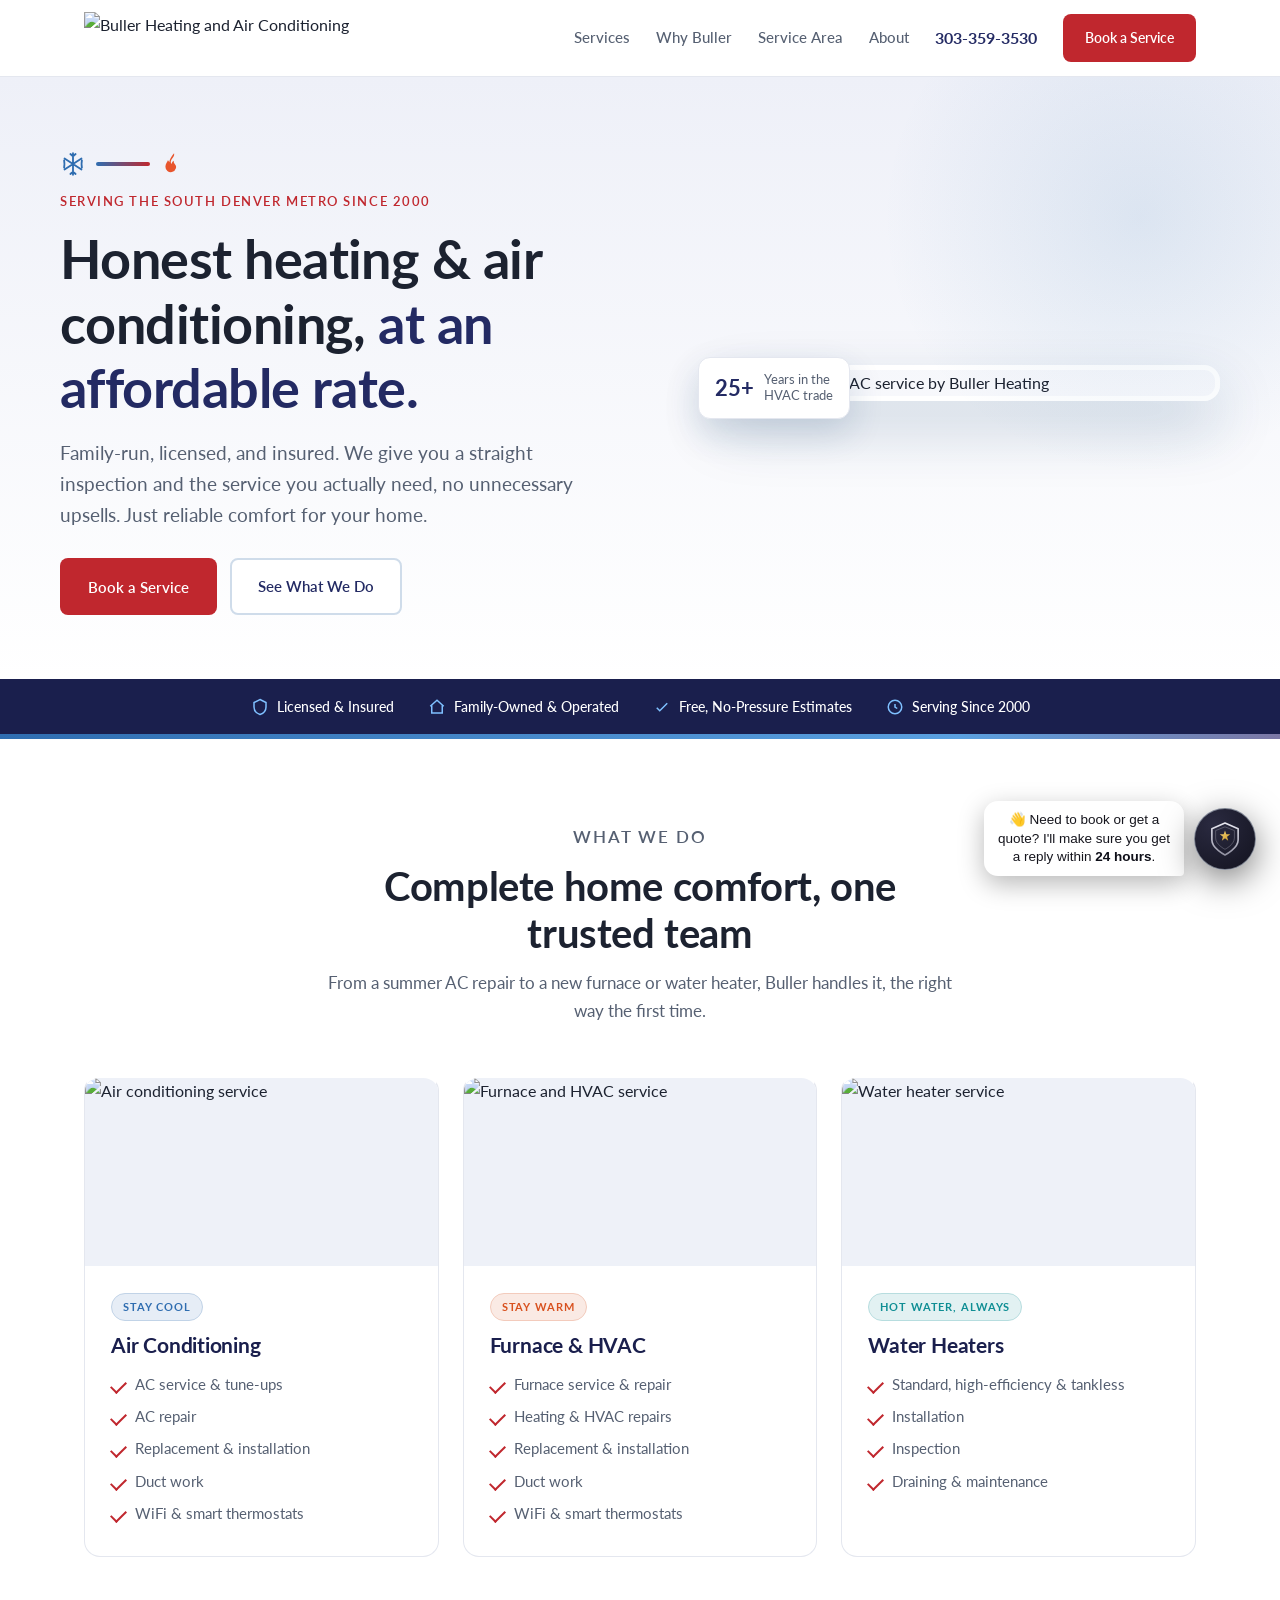
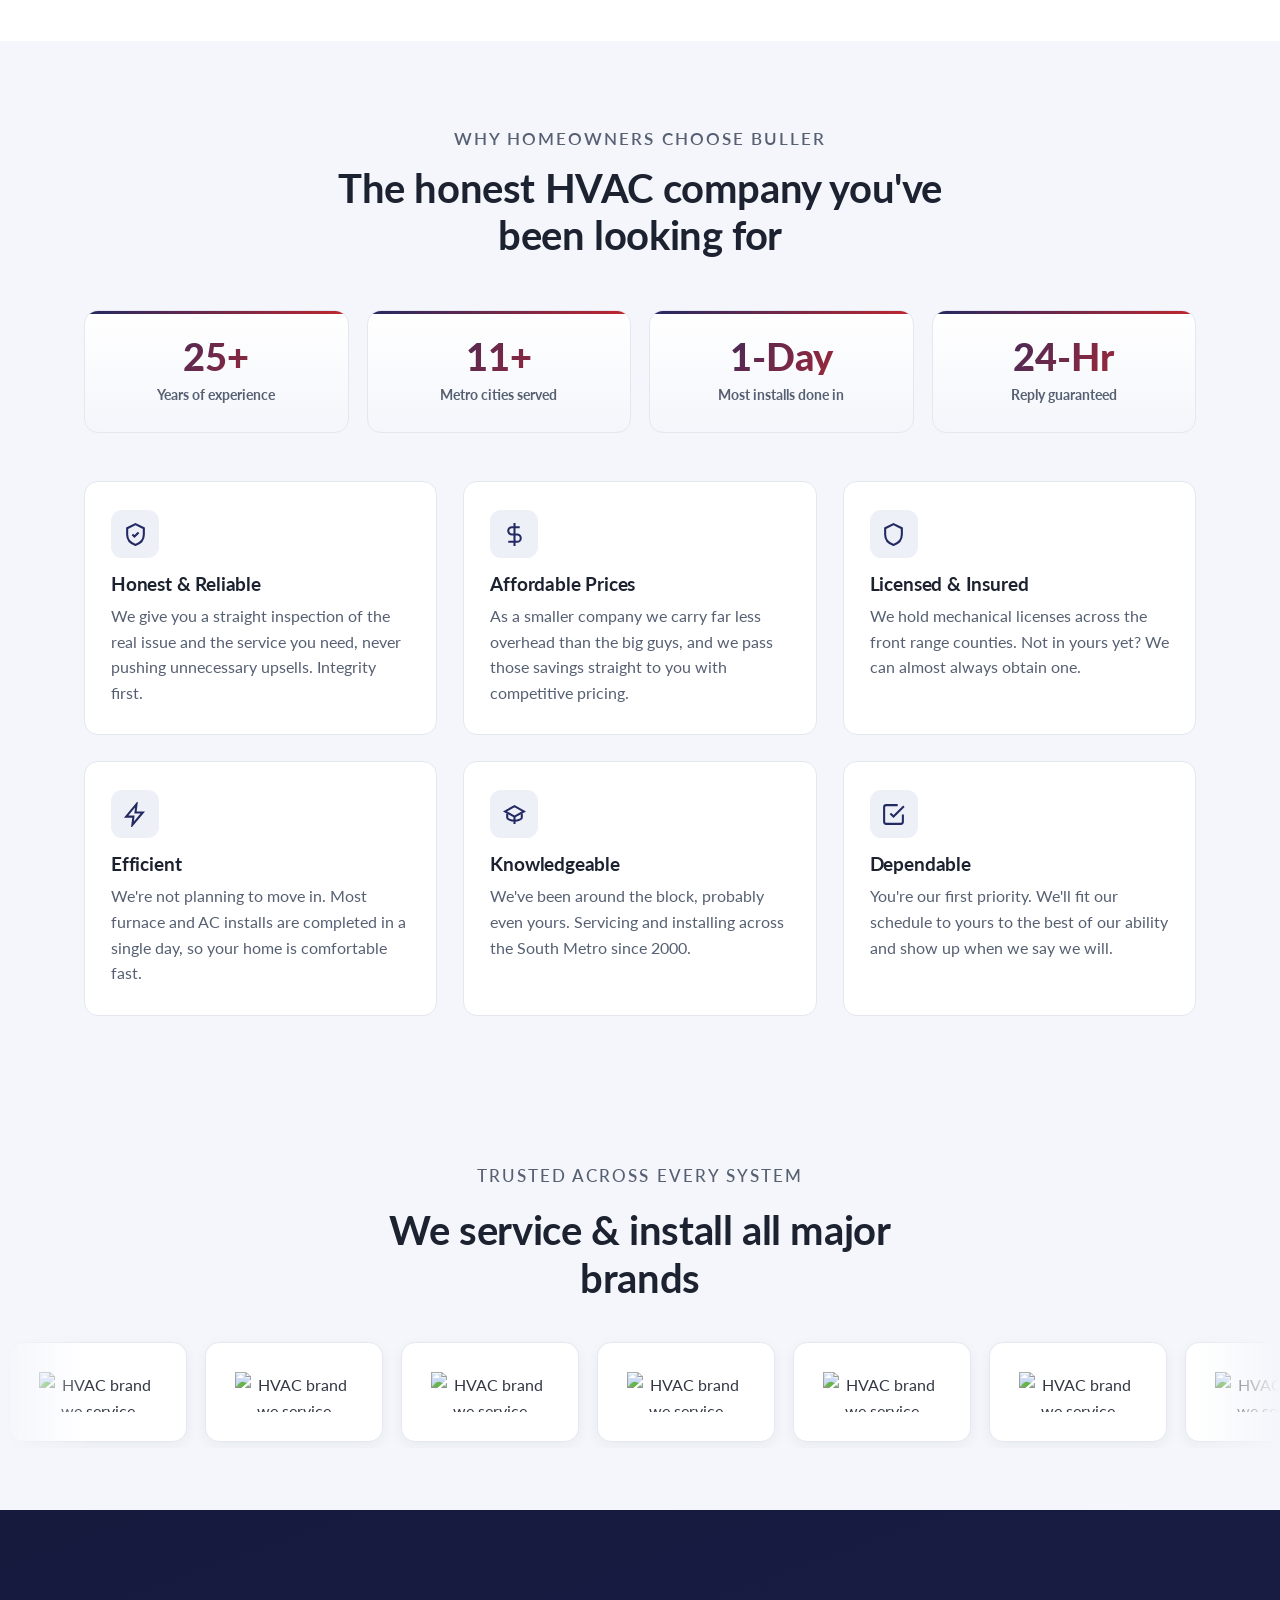
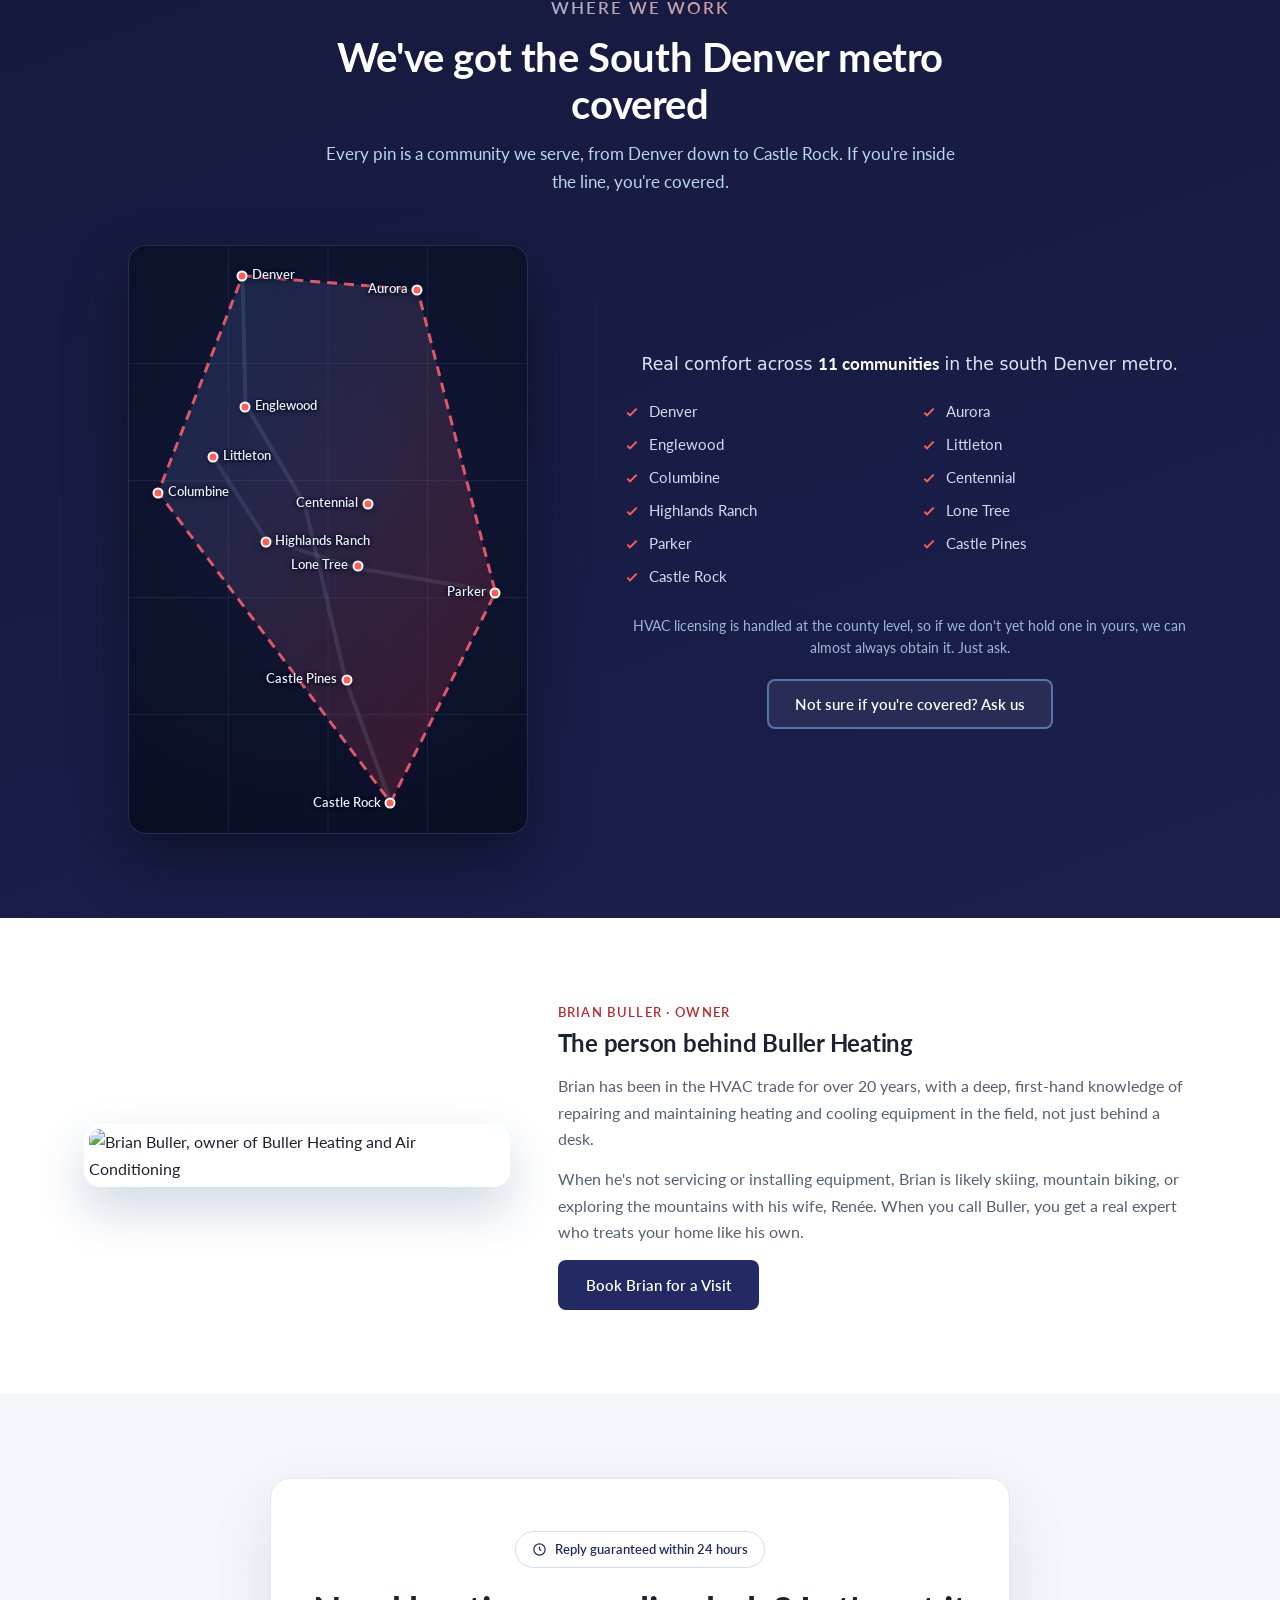
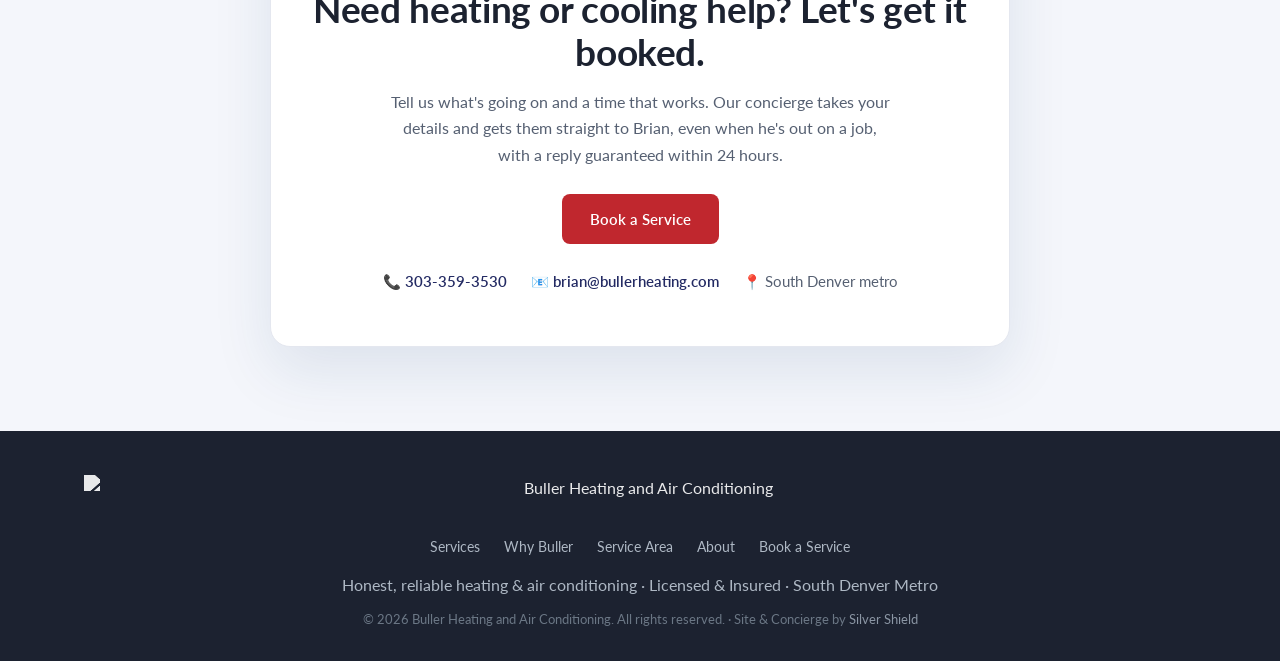
==== commit bc2babc2: "Custom accurate service-area map" ====
--- a/buller/index.html
+++ b/buller/index.html
@@ -262,6 +262,32 @@
   box-shadow:0 0 0 9999px rgba(10,14,34,.34);display:grid;place-items:center}
 .map-cover-label{font-family:var(--head);font-weight:700;font-size:13px;letter-spacing:.03em;color:#fff;
   background:rgba(192,39,46,.94);padding:7px 14px;border-radius:30px;box-shadow:0 8px 20px rgba(0,0,0,.35);white-space:nowrap}
+
+/* ===== custom service-area map ===== */
+.area-grid2{display:grid;grid-template-columns:0.92fr 1.08fr;gap:52px;align-items:center;margin-top:8px}
+@media(max-width:860px){.area-grid2{grid-template-columns:1fr;gap:38px}}
+.svc-map{position:relative;width:100%;max-width:400px;aspect-ratio:68/100;margin:0 auto;
+  background:radial-gradient(circle at 50% 38%,#121838,#0a0e24);border:1px solid rgba(127,170,230,.2);
+  border-radius:18px;box-shadow:0 26px 60px rgba(0,0,0,.4);overflow:visible}
+.svc-map svg{position:absolute;inset:0;width:100%;height:100%;overflow:visible;border-radius:18px}
+.svc-pin{position:absolute;transform:translate(-50%,-50%);z-index:2}
+.svc-pin .dot{display:block;width:11px;height:11px;border-radius:50%;background:#ff5e57;border:2px solid #fff;
+  box-shadow:0 2px 6px rgba(0,0,0,.45);transition:transform .2s,background .2s;cursor:default;
+  animation:pinPulse 2.8s ease-in-out infinite}
+@keyframes pinPulse{0%,100%{box-shadow:0 0 0 0 rgba(255,94,87,.5),0 2px 6px rgba(0,0,0,.45)}50%{box-shadow:0 0 0 7px rgba(255,94,87,0),0 2px 6px rgba(0,0,0,.45)}}
+.svc-pin .lbl{position:absolute;top:50%;transform:translateY(-50%);white-space:nowrap;
+  font-family:var(--head);font-weight:600;font-size:12.5px;color:#eaf1ff;text-shadow:0 1px 5px rgba(5,8,25,.95),0 0 3px rgba(5,8,25,.9);transition:color .2s}
+.svc-pin.right .lbl{left:15px}
+.svc-pin.left .lbl{right:15px;text-align:right}
+.svc-pin:hover{z-index:6}
+.svc-pin:hover .dot{transform:scale(1.3);background:#5fd6ee}
+.svc-pin:hover .lbl{color:#5fd6ee}
+.area-panel .lead{color:#dbe6f5;font-size:1.08rem;font-weight:300;margin-bottom:6px}
+.area-panel .lead b{color:#fff;font-weight:700}
+.city-check{display:grid;grid-template-columns:1fr 1fr;gap:9px 22px;margin:22px 0 24px}
+.city-check span{display:flex;align-items:center;gap:9px;color:#cdddf0;font-size:14.5px}
+.city-check svg{width:16px;height:16px;color:#ff5e57;flex:0 0 16px}
+.area-panel .area-note{color:#9fb6d4;font-size:13.5px;margin-bottom:20px}
 </style>
 </head>
 <body id="top">
@@ -407,15 +433,40 @@
     <div class="sec-head reveal">
       <p class="eyebrow">Where we work</p>
       <h2>We've got the South Denver metro covered</h2>
-      <p>From Castle Rock up to Aurora, reliable comfort is never far away. The highlighted zone is the area we keep comfortable.</p>
-    </div>
-    <div class="map-wrap reveal">
-      <iframe title="Buller Heating service area, South Denver metro" loading="lazy" referrerpolicy="no-referrer-when-downgrade" src="https://maps.google.com/maps?q=Highlands%20Ranch%2C%20Colorado&z=10&output=embed"></iframe>
-      <div class="map-cover" style="top:-8%;left:26%;width:62%;height:106%"><span class="map-cover-label">✓ Buller service area</span></div>
-      <div class="map-badge"><svg viewBox="0 0 24 24" fill="none" stroke="currentColor" stroke-width="2.4" stroke-linecap="round" stroke-linejoin="round"><path d="M5 13l4 4L19 7"/></svg> Buller Covered</div>
-    </div>
-    <p class="map-caption">Proudly serving <b>Castle Pines</b> · <b>Highlands Ranch</b> · <b>Denver</b> · <b>Centennial</b> · <b>Castle Rock</b> · <b>Littleton</b> · <b>Aurora</b> · <b>Columbine</b> · <b>Englewood</b> · <b>Lone Tree</b> · <b>Parker</b><br>HVAC licensing is handled at the county level, so if we don't yet hold one in yours, we can almost always obtain it. Just ask.</p>
-    <div class="area-cta reveal"><button class="btn btn-out" onclick="book()" style="border-color:rgba(127,192,255,.5);color:#fff;background:rgba(255,255,255,.07)">Check My Area</button></div>
+      <p>Every pin is a community we serve, from Denver down to Castle Rock. If you're inside the line, you're covered.</p>
+    </div>
+    <div class="area-grid2">
+      <div class="svc-map reveal" id="svcMap">
+        <svg viewBox="0 0 68 100" preserveAspectRatio="xMidYMid meet" aria-hidden="true">
+          <defs><linearGradient id="hullg" x1="0" y1="0" x2="1" y2="1"><stop offset="0" stop-color="#2f6db0" stop-opacity=".24"/><stop offset="1" stop-color="#c0272e" stop-opacity=".28"/></linearGradient></defs>
+          <g stroke="rgba(127,170,230,.10)" stroke-width=".2">
+            <line x1="0" y1="20" x2="68" y2="20"/><line x1="0" y1="40" x2="68" y2="40"/><line x1="0" y1="60" x2="68" y2="60"/><line x1="0" y1="80" x2="68" y2="80"/>
+            <line x1="17" y1="0" x2="17" y2="100"/><line x1="34" y1="0" x2="34" y2="100"/><line x1="51" y1="0" x2="51" y2="100"/>
+          </g>
+          <polyline points="19.4,5 19.9,27 30,44 37,74 44.7,95" fill="none" stroke="rgba(160,190,235,.16)" stroke-width=".7" stroke-linejoin="round" stroke-linecap="round"/>
+          <polyline points="14.4,36 23.4,50 39.1,55 62.6,59" fill="none" stroke="rgba(160,190,235,.14)" stroke-width=".7" stroke-linejoin="round" stroke-linecap="round"/>
+          <polygon points="19.4,5 49.3,7.4 62.6,59.1 44.7,95 5,42" fill="url(#hullg)" stroke="#e0566a" stroke-width=".5" stroke-dasharray="1.7 1.2" stroke-linejoin="round"/>
+        </svg>
+      </div>
+      <div class="area-panel reveal">
+        <p class="lead">Real comfort across <b>11 communities</b> in the south Denver metro.</p>
+        <div class="city-check">
+          <span><svg viewBox="0 0 24 24" fill="none" stroke="currentColor" stroke-width="3"><path d="M5 13l4 4L19 7"/></svg>Denver</span>
+          <span><svg viewBox="0 0 24 24" fill="none" stroke="currentColor" stroke-width="3"><path d="M5 13l4 4L19 7"/></svg>Aurora</span>
+          <span><svg viewBox="0 0 24 24" fill="none" stroke="currentColor" stroke-width="3"><path d="M5 13l4 4L19 7"/></svg>Englewood</span>
+          <span><svg viewBox="0 0 24 24" fill="none" stroke="currentColor" stroke-width="3"><path d="M5 13l4 4L19 7"/></svg>Littleton</span>
+          <span><svg viewBox="0 0 24 24" fill="none" stroke="currentColor" stroke-width="3"><path d="M5 13l4 4L19 7"/></svg>Columbine</span>
+          <span><svg viewBox="0 0 24 24" fill="none" stroke="currentColor" stroke-width="3"><path d="M5 13l4 4L19 7"/></svg>Centennial</span>
+          <span><svg viewBox="0 0 24 24" fill="none" stroke="currentColor" stroke-width="3"><path d="M5 13l4 4L19 7"/></svg>Highlands Ranch</span>
+          <span><svg viewBox="0 0 24 24" fill="none" stroke="currentColor" stroke-width="3"><path d="M5 13l4 4L19 7"/></svg>Lone Tree</span>
+          <span><svg viewBox="0 0 24 24" fill="none" stroke="currentColor" stroke-width="3"><path d="M5 13l4 4L19 7"/></svg>Parker</span>
+          <span><svg viewBox="0 0 24 24" fill="none" stroke="currentColor" stroke-width="3"><path d="M5 13l4 4L19 7"/></svg>Castle Pines</span>
+          <span><svg viewBox="0 0 24 24" fill="none" stroke="currentColor" stroke-width="3"><path d="M5 13l4 4L19 7"/></svg>Castle Rock</span>
+        </div>
+        <p class="area-note">HVAC licensing is handled at the county level, so if we don't yet hold one in yours, we can almost always obtain it. Just ask.</p>
+        <button class="btn btn-out" onclick="book()" style="border-color:rgba(127,192,255,.5);color:#fff;background:rgba(255,255,255,.07)">Not sure if you're covered? Ask us</button>
+      </div>
+    </div>
   </div>
 </section>
 
@@ -476,6 +527,22 @@
   // Animated counters
   var cio=new IntersectionObserver(function(es){es.forEach(function(e){if(e.isIntersecting){var el=e.target,target=+el.dataset.count,suf=el.dataset.suffix||'',t0=performance.now();(function step(t){var p=Math.min((t-t0)/1100,1);el.textContent=Math.round(p*target)+suf;if(p<1)requestAnimationFrame(step);})(t0);cio.unobserve(el);}});},{threshold:.5});
   document.querySelectorAll('.num[data-count]').forEach(function(el){cio.observe(el);});
+
+  // Service-area map pins (plotted at true relative geography; only Buller's cities)
+  var svcCities=[
+    {n:'Denver',x:19.4,y:5.0},{n:'Aurora',x:49.3,y:7.4},{n:'Englewood',x:19.9,y:27.4},
+    {n:'Littleton',x:14.4,y:35.9},{n:'Columbine',x:5.0,y:42.0},{n:'Centennial',x:40.8,y:43.9},
+    {n:'Highlands Ranch',x:23.4,y:50.4},{n:'Lone Tree',x:39.1,y:54.5},{n:'Parker',x:62.6,y:59.1},
+    {n:'Castle Pines',x:37.2,y:73.9},{n:'Castle Rock',x:44.7,y:95.0}
+  ];
+  var svcMap=document.getElementById('svcMap');
+  if(svcMap){ svcCities.forEach(function(c,i){
+    var p=document.createElement('div');
+    p.className='svc-pin '+(c.x<34?'right':'left');
+    p.style.left=(c.x/68*100)+'%'; p.style.top=c.y+'%';
+    p.innerHTML='<span class="dot" style="animation-delay:'+(i*0.18)+'s"></span><span class="lbl">'+c.n+'</span>';
+    svcMap.appendChild(p);
+  }); }
 </script>
 
 <script>window.CONCIERGE_CONFIG = { businessName: "Buller Heating", ownerName: "Brian", responseWindow: "24 hours", enabled: true };</script>
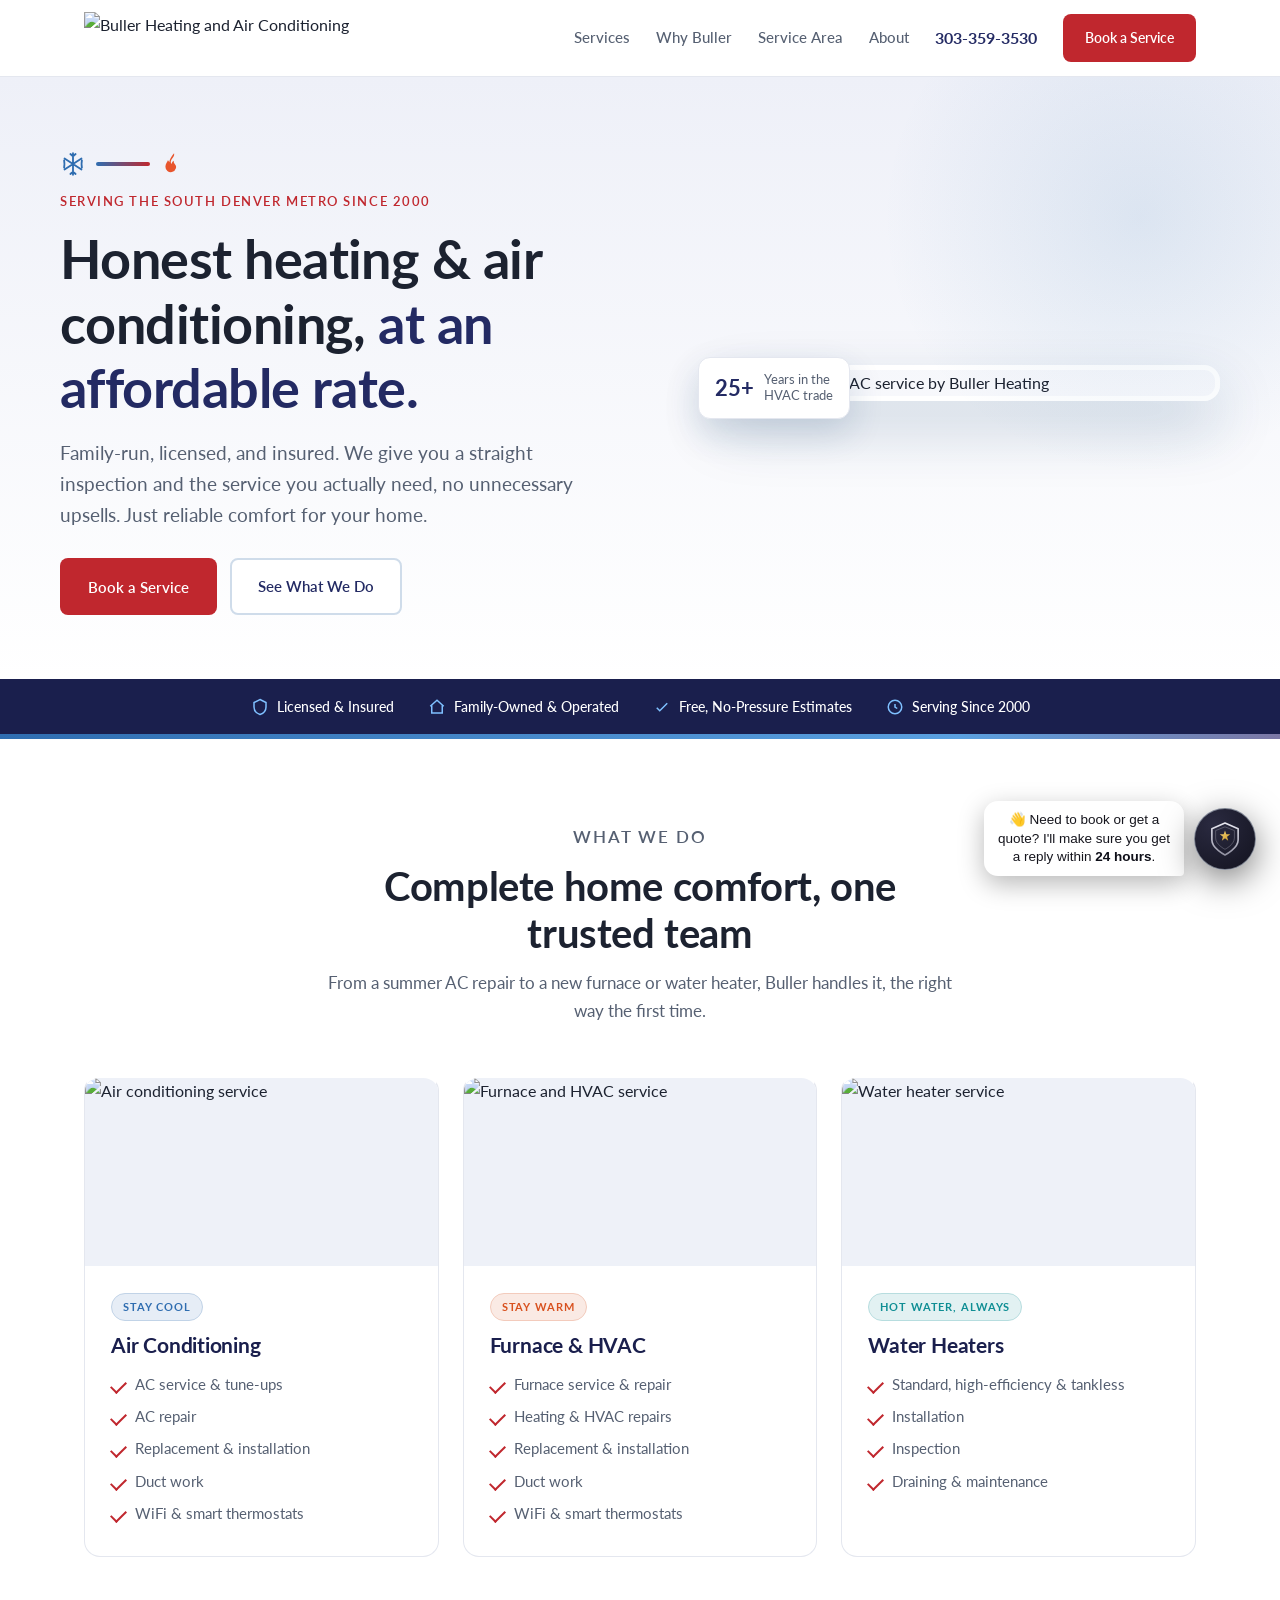
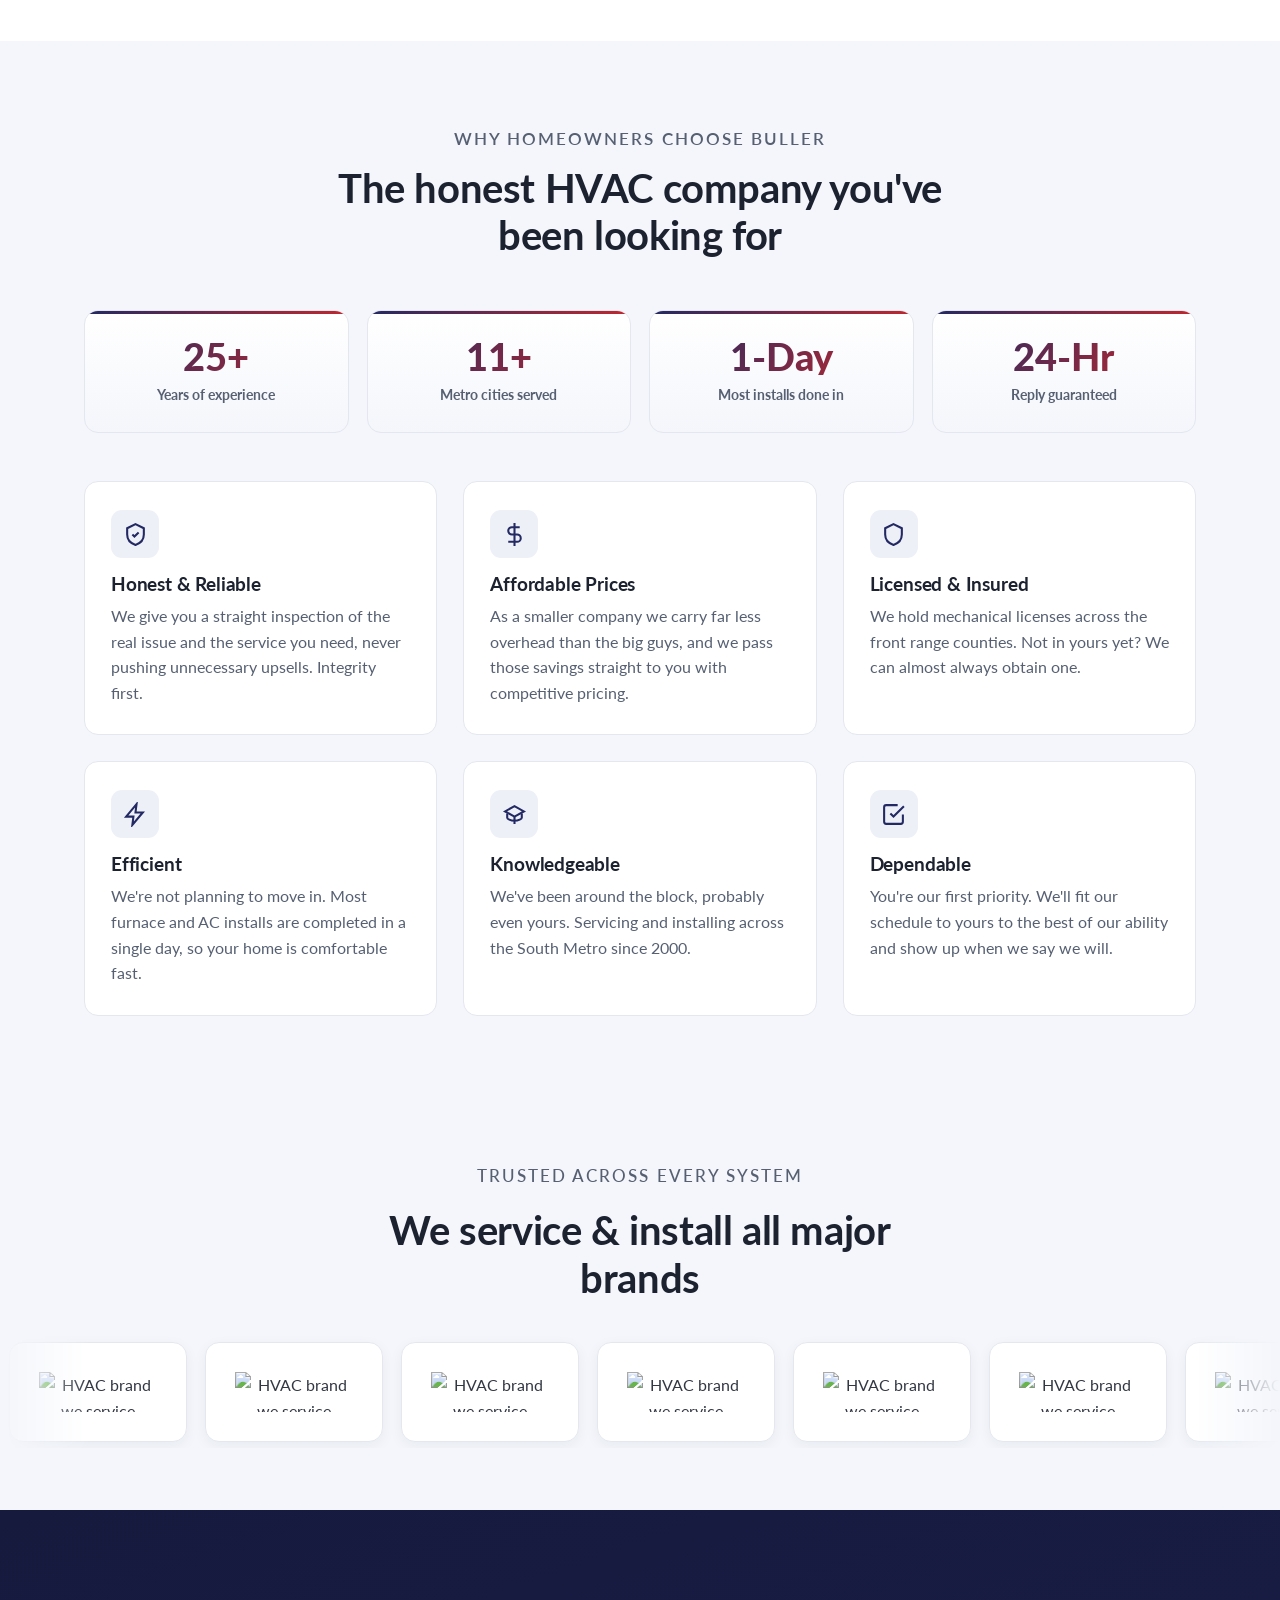
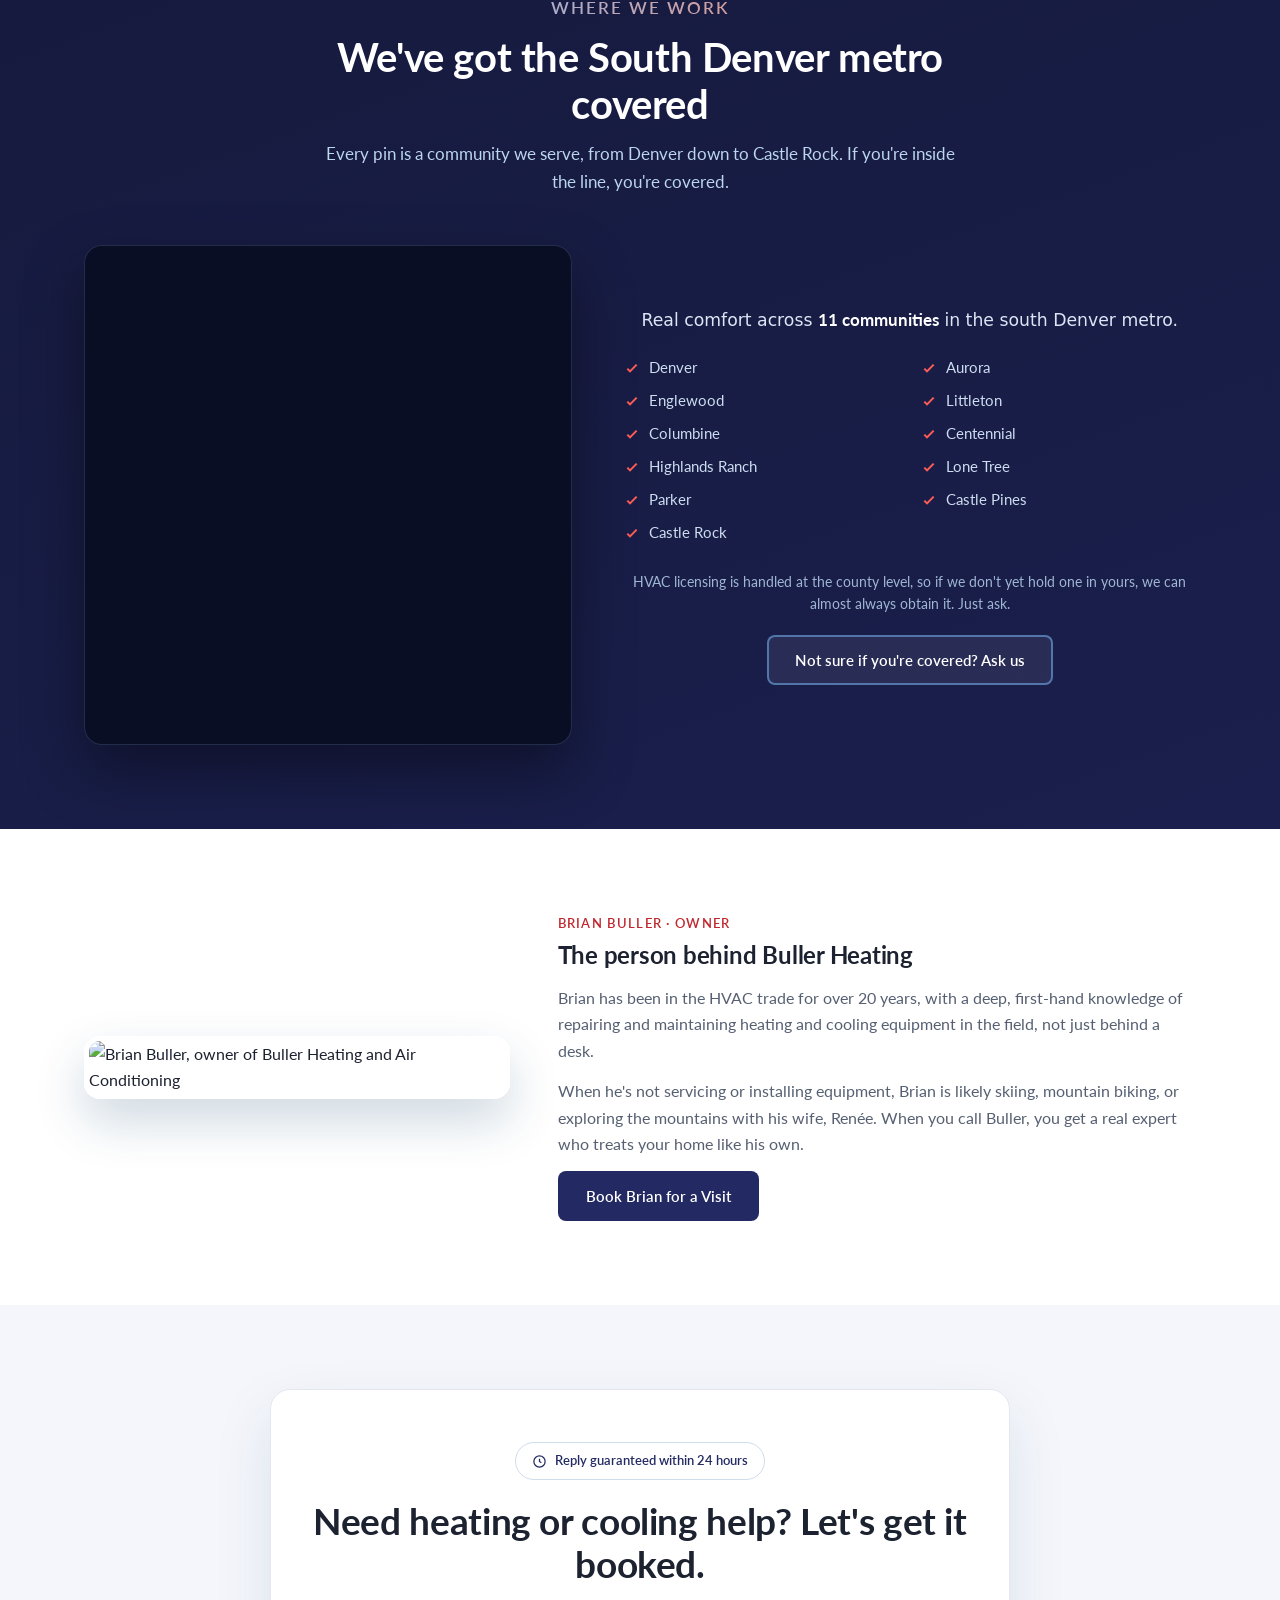
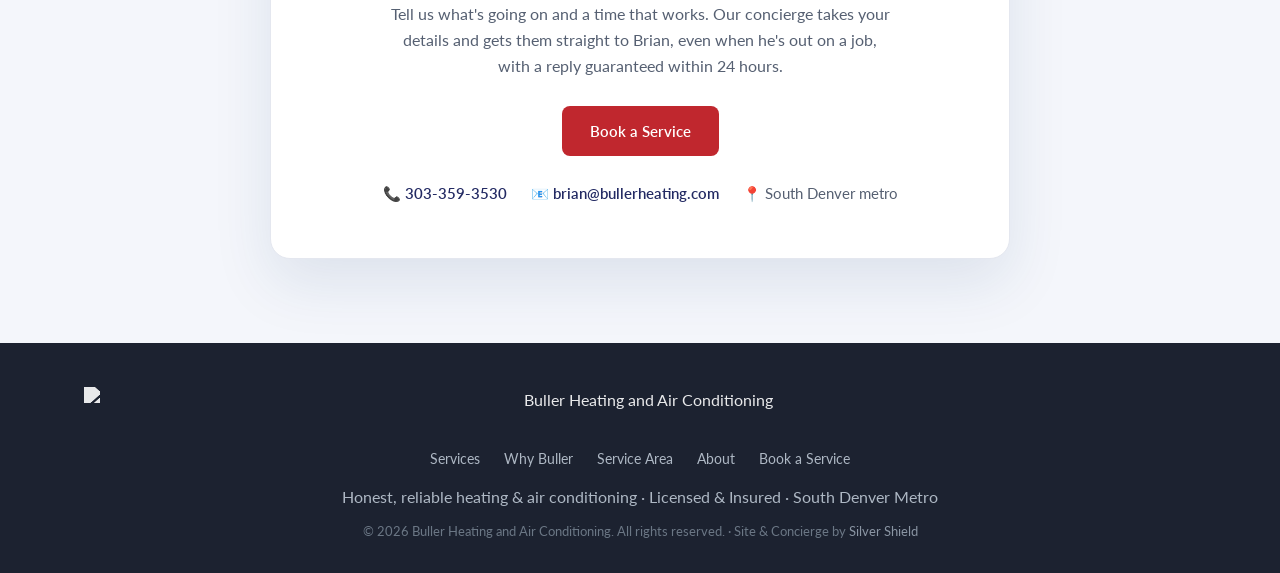
==== commit e8d55ab9: "Real Leaflet map with accurate city overlay" ====
--- a/buller/index.html
+++ b/buller/index.html
@@ -16,6 +16,7 @@
 <link rel="preconnect" href="https://fonts.googleapis.com">
 <link rel="preconnect" href="https://fonts.gstatic.com" crossorigin>
 <link href="https://fonts.googleapis.com/css2?family=Lato:wght@400;700;900&display=swap" rel="stylesheet">
+<link rel="stylesheet" href="https://unpkg.com/leaflet@1.9.4/dist/leaflet.css">
 <style>
 *{margin:0;padding:0;box-sizing:border-box}
 :root{
@@ -266,10 +267,14 @@
 /* ===== custom service-area map ===== */
 .area-grid2{display:grid;grid-template-columns:0.92fr 1.08fr;gap:52px;align-items:center;margin-top:8px}
 @media(max-width:860px){.area-grid2{grid-template-columns:1fr;gap:38px}}
-.svc-map{position:relative;width:100%;max-width:400px;aspect-ratio:68/100;margin:0 auto;
-  background:radial-gradient(circle at 50% 38%,#121838,#0a0e24);border:1px solid rgba(127,170,230,.2);
-  border-radius:18px;box-shadow:0 26px 60px rgba(0,0,0,.4);overflow:visible}
-.svc-map svg{position:absolute;inset:0;width:100%;height:100%;overflow:visible;border-radius:18px}
+.svc-map{position:relative;width:100%;height:500px;margin:0 auto;background:#0a0e24;
+  border:1px solid rgba(127,170,230,.2);border-radius:18px;overflow:hidden;box-shadow:0 26px 60px rgba(0,0,0,.4);z-index:1}
+@media(max-width:860px){.svc-map{height:420px}}
+.leaflet-container{font-family:var(--body);background:#0a0e24}
+.svc-tip{background:rgba(255,255,255,.95);color:#16263c;font-family:var(--head);font-weight:600;font-size:12px;
+  border:none;border-radius:6px;padding:2px 8px;box-shadow:0 3px 10px rgba(0,0,0,.22);white-space:nowrap}
+.svc-tip:before{display:none}
+.leaflet-control-attribution{font-size:9px;opacity:.7}
 .svc-pin{position:absolute;transform:translate(-50%,-50%);z-index:2}
 .svc-pin .dot{display:block;width:11px;height:11px;border-radius:50%;background:#ff5e57;border:2px solid #fff;
   box-shadow:0 2px 6px rgba(0,0,0,.45);transition:transform .2s,background .2s;cursor:default;
@@ -436,18 +441,7 @@
       <p>Every pin is a community we serve, from Denver down to Castle Rock. If you're inside the line, you're covered.</p>
     </div>
     <div class="area-grid2">
-      <div class="svc-map reveal" id="svcMap">
-        <svg viewBox="0 0 68 100" preserveAspectRatio="xMidYMid meet" aria-hidden="true">
-          <defs><linearGradient id="hullg" x1="0" y1="0" x2="1" y2="1"><stop offset="0" stop-color="#2f6db0" stop-opacity=".24"/><stop offset="1" stop-color="#c0272e" stop-opacity=".28"/></linearGradient></defs>
-          <g stroke="rgba(127,170,230,.10)" stroke-width=".2">
-            <line x1="0" y1="20" x2="68" y2="20"/><line x1="0" y1="40" x2="68" y2="40"/><line x1="0" y1="60" x2="68" y2="60"/><line x1="0" y1="80" x2="68" y2="80"/>
-            <line x1="17" y1="0" x2="17" y2="100"/><line x1="34" y1="0" x2="34" y2="100"/><line x1="51" y1="0" x2="51" y2="100"/>
-          </g>
-          <polyline points="19.4,5 19.9,27 30,44 37,74 44.7,95" fill="none" stroke="rgba(160,190,235,.16)" stroke-width=".7" stroke-linejoin="round" stroke-linecap="round"/>
-          <polyline points="14.4,36 23.4,50 39.1,55 62.6,59" fill="none" stroke="rgba(160,190,235,.14)" stroke-width=".7" stroke-linejoin="round" stroke-linecap="round"/>
-          <polygon points="19.4,5 49.3,7.4 62.6,59.1 44.7,95 5,42" fill="url(#hullg)" stroke="#e0566a" stroke-width=".5" stroke-dasharray="1.7 1.2" stroke-linejoin="round"/>
-        </svg>
-      </div>
+      <div class="svc-map reveal" id="svcMap"></div>
       <div class="area-panel reveal">
         <p class="lead">Real comfort across <b>11 communities</b> in the south Denver metro.</p>
         <div class="city-check">
@@ -512,6 +506,7 @@
   </div>
 </footer>
 
+<script src="https://unpkg.com/leaflet@1.9.4/dist/leaflet.js"></script>
 <script>
   document.getElementById('yr').textContent=new Date().getFullYear();
   function book(){ if(window.SilverShieldConcierge){window.SilverShieldConcierge.open();}else{window.location.href='mailto:brian@bullerheating.com';} }
@@ -528,21 +523,27 @@
   var cio=new IntersectionObserver(function(es){es.forEach(function(e){if(e.isIntersecting){var el=e.target,target=+el.dataset.count,suf=el.dataset.suffix||'',t0=performance.now();(function step(t){var p=Math.min((t-t0)/1100,1);el.textContent=Math.round(p*target)+suf;if(p<1)requestAnimationFrame(step);})(t0);cio.unobserve(el);}});},{threshold:.5});
   document.querySelectorAll('.num[data-count]').forEach(function(el){cio.observe(el);});
 
-  // Service-area map pins (plotted at true relative geography; only Buller's cities)
-  var svcCities=[
-    {n:'Denver',x:19.4,y:5.0},{n:'Aurora',x:49.3,y:7.4},{n:'Englewood',x:19.9,y:27.4},
-    {n:'Littleton',x:14.4,y:35.9},{n:'Columbine',x:5.0,y:42.0},{n:'Centennial',x:40.8,y:43.9},
-    {n:'Highlands Ranch',x:23.4,y:50.4},{n:'Lone Tree',x:39.1,y:54.5},{n:'Parker',x:62.6,y:59.1},
-    {n:'Castle Pines',x:37.2,y:73.9},{n:'Castle Rock',x:44.7,y:95.0}
-  ];
-  var svcMap=document.getElementById('svcMap');
-  if(svcMap){ svcCities.forEach(function(c,i){
-    var p=document.createElement('div');
-    p.className='svc-pin '+(c.x<34?'right':'left');
-    p.style.left=(c.x/68*100)+'%'; p.style.top=c.y+'%';
-    p.innerHTML='<span class="dot" style="animation-delay:'+(i*0.18)+'s"></span><span class="lbl">'+c.n+'</span>';
-    svcMap.appendChild(p);
-  }); }
+  // Real service-area map (Leaflet + OpenStreetMap/CARTO tiles). Markers at true coordinates; only Buller's cities.
+  if (document.getElementById('svcMap') && window.L) {
+    var cities=[
+      ['Denver',39.7392,-104.9903],['Aurora',39.7294,-104.8319],['Englewood',39.6478,-104.9878],
+      ['Littleton',39.6133,-105.0166],['Columbine',39.5883,-105.0664],['Centennial',39.5807,-104.8772],
+      ['Highlands Ranch',39.5539,-104.9689],['Lone Tree',39.5374,-104.8861],['Parker',39.5186,-104.7614],
+      ['Castle Pines',39.4581,-104.8960],['Castle Rock',39.3722,-104.8561]
+    ];
+    var hull=[[39.7392,-104.9903],[39.7294,-104.8319],[39.5186,-104.7614],[39.3722,-104.8561],[39.5883,-105.0664]];
+    var m=L.map('svcMap',{scrollWheelZoom:false,zoomControl:true,attributionControl:true});
+    L.tileLayer('https://{s}.basemaps.cartocdn.com/light_all/{z}/{x}/{y}{r}.png',{attribution:'&copy; OpenStreetMap, &copy; CARTO',subdomains:'abcd',maxZoom:19}).addTo(m);
+    L.polygon(hull,{color:'#c0272e',weight:2,dashArray:'7 6',fillColor:'#1f6fb0',fillOpacity:0.12}).addTo(m);
+    var pts=[];
+    cities.forEach(function(c){
+      L.circleMarker([c[1],c[2]],{radius:6,color:'#fff',weight:2,fillColor:'#c0272e',fillOpacity:1})
+        .addTo(m).bindTooltip(c[0],{permanent:true,direction:'right',className:'svc-tip',offset:[7,0]});
+      pts.push([c[1],c[2]]);
+    });
+    m.fitBounds(pts,{padding:[40,40]});
+    setTimeout(function(){m.invalidateSize();m.fitBounds(pts,{padding:[40,40]});},350);
+  }
 </script>
 
 <script>window.CONCIERGE_CONFIG = { businessName: "Buller Heating", ownerName: "Brian", responseWindow: "24 hours", enabled: true };</script>
